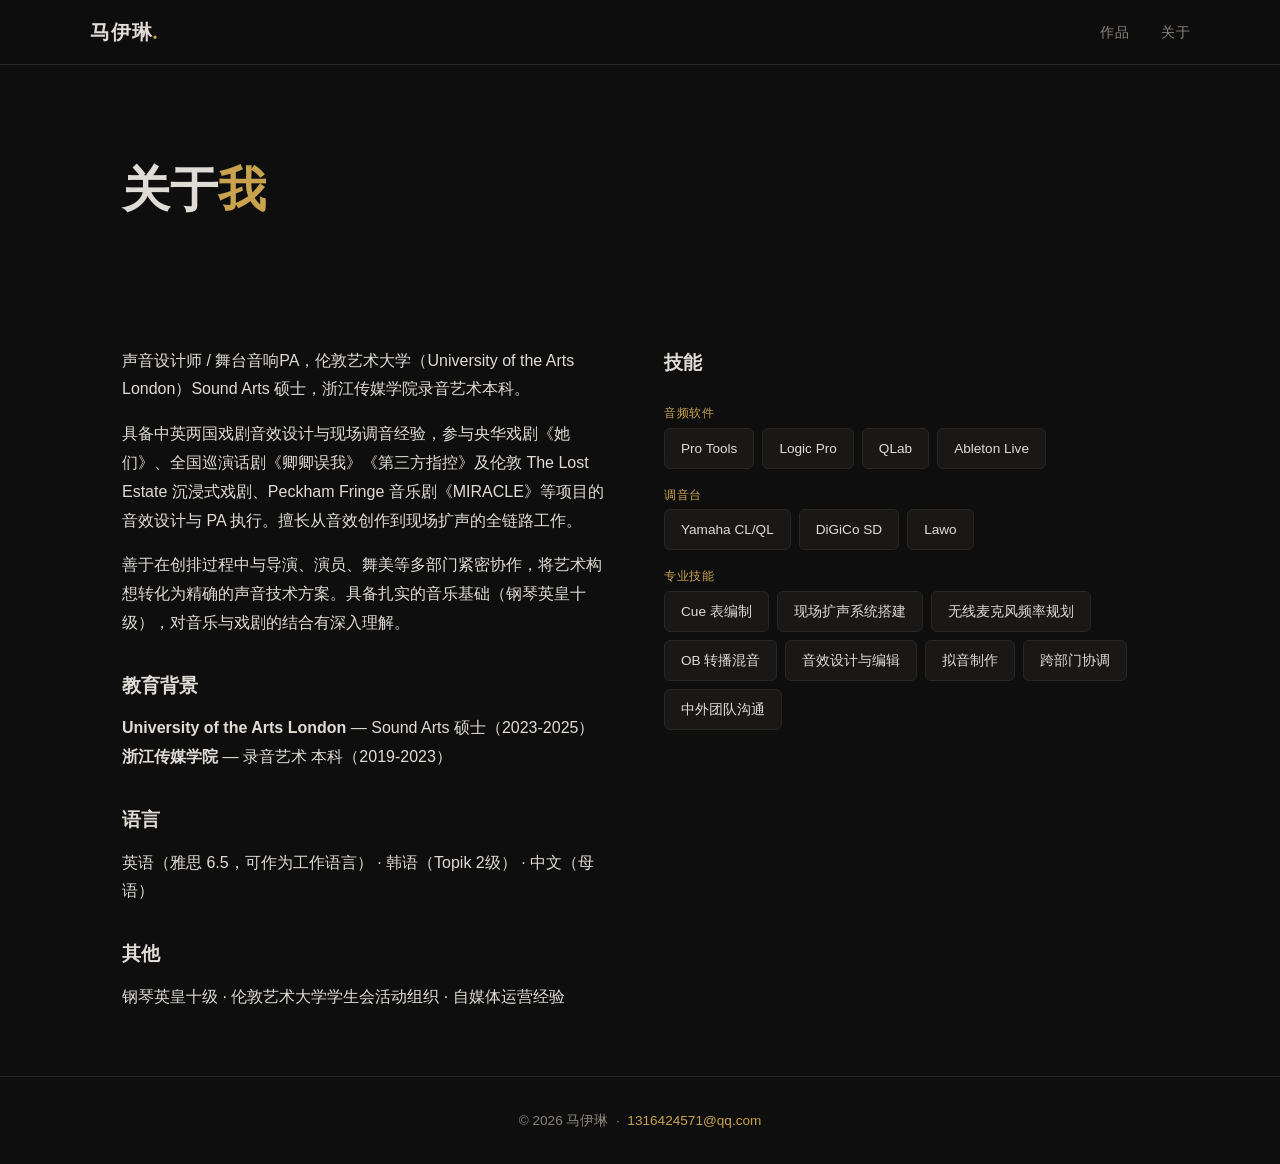
==== about.html @ 83a0b86b "Initial portfolio site" ====
<!DOCTYPE html>
<html lang="zh-CN">
<head>
<meta charset="UTF-8">
<meta name="viewport" content="width=device-width, initial-scale=1.0">
<title>关于 — 马伊琳</title>
<link rel="stylesheet" href="assets/css/style.css">
</head>
<body>

<nav>
  <div class="nav-inner">
    <a href="index.html" class="nav-logo">马伊琳<span>.</span></a>
    <ul class="nav-links">
      <li><a href="index.html">作品</a></li>
      <li><a href="about.html">关于</a></li>
    </ul>
  </div>
</nav>

<section class="hero">
  <h1>关于<span>我</span></h1>
</section>

<section class="section">
  <div class="about-grid">
    <div class="about-text">
      <p>声音设计师 / 舞台音响PA，伦敦艺术大学（University of the Arts London）Sound Arts 硕士，浙江传媒学院录音艺术本科。</p>
      <p>具备中英两国戏剧音效设计与现场调音经验，参与央华戏剧《她们》、全国巡演话剧《卿卿误我》《第三方指控》及伦敦 The Lost Estate 沉浸式戏剧、Peckham Fringe 音乐剧《MIRACLE》等项目的音效设计与 PA 执行。擅长从音效创作到现场扩声的全链路工作。</p>
      <p>善于在创排过程中与导演、演员、舞美等多部门紧密协作，将艺术构想转化为精确的声音技术方案。具备扎实的音乐基础（钢琴英皇十级），对音乐与戏剧的结合有深入理解。</p>

      <h3>教育背景</h3>
      <p><strong>University of the Arts London</strong> — Sound Arts 硕士（2023-2025）<br>
      <strong>浙江传媒学院</strong> — 录音艺术 本科（2019-2023）</p>

      <h3>语言</h3>
      <p>英语（雅思 6.5，可作为工作语言） · 韩语（Topik 2级） · 中文（母语）</p>

      <h3>其他</h3>
      <p>钢琴英皇十级 · 伦敦艺术大学学生会活动组织 · 自媒体运营经验</p>
    </div>
    <div>
      <h3 style="font-family:var(--font-display);font-size:1.2rem;margin-bottom:1.5rem;">技能</h3>

      <div class="skill-cat">音频软件</div>
      <div class="skills-list">
        <span class="skill-item">Pro Tools</span>
        <span class="skill-item">Logic Pro</span>
        <span class="skill-item">QLab</span>
        <span class="skill-item">Ableton Live</span>
      </div>

      <div class="skill-cat">调音台</div>
      <div class="skills-list">
        <span class="skill-item">Yamaha CL/QL</span>
        <span class="skill-item">DiGiCo SD</span>
        <span class="skill-item">Lawo</span>
      </div>

      <div class="skill-cat">专业技能</div>
      <div class="skills-list">
        <span class="skill-item">Cue 表编制</span>
        <span class="skill-item">现场扩声系统搭建</span>
        <span class="skill-item">无线麦克风频率规划</span>
        <span class="skill-item">OB 转播混音</span>
        <span class="skill-item">音效设计与编辑</span>
        <span class="skill-item">拟音制作</span>
        <span class="skill-item">跨部门协调</span>
        <span class="skill-item">中外团队沟通</span>
      </div>
    </div>
  </div>
</section>

<footer>
  <p>© 2026 马伊琳 &nbsp;·&nbsp; <a href="mailto:1316424571@qq.com">1316424571@qq.com</a></p>
</footer>

</body>
</html>
---- assets/css/style.css ----
/* === RESET & BASE === */
*, *::before, *::after { box-sizing: border-box; margin: 0; padding: 0; }

:root {
  --bg: #0f0e0e;
  --surface: #1a1816;
  --card: #221f1b;
  --text: #e0dcd5;
  --text-dim: #8a857c;
  --accent: #c8a24e;
  --accent-glow: #e8c46a;
  --border: #2a2722;
  --font-display: "Georgia", "Times New Roman", serif;
  --font-body: -apple-system, BlinkMacSystemFont, "Segoe UI", "PingFang SC", "Hiragino Sans GB", "Microsoft YaHei", sans-serif;
}

html { scroll-behavior: smooth; }

body {
  background: var(--bg);
  color: var(--text);
  font-family: var(--font-body);
  line-height: 1.7;
  min-height: 100vh;
}

a { color: var(--accent); text-decoration: none; transition: color 0.2s; }
a:hover { color: var(--accent-glow); }

img { max-width: 100%; display: block; }

/* === NAVIGATION === */
nav {
  position: sticky; top: 0; z-index: 100;
  background: rgba(15,14,14,0.92);
  backdrop-filter: blur(12px);
  border-bottom: 1px solid var(--border);
  padding: 0 2rem;
}
.nav-inner {
  max-width: 1100px; margin: 0 auto;
  display: flex; align-items: center; justify-content: space-between;
  height: 64px;
}
.nav-logo {
  font-family: var(--font-display);
  font-size: 1.25rem; font-weight: 700;
  color: var(--text); letter-spacing: 0.04em;
}
.nav-logo span { color: var(--accent); }
.nav-links { display: flex; gap: 2rem; list-style: none; }
.nav-links a { color: var(--text-dim); font-size: 0.9rem; letter-spacing: 0.03em; }
.nav-links a:hover { color: var(--accent); }

/* === HERO === */
.hero {
  max-width: 1100px; margin: 0 auto;
  padding: 6rem 2rem 4rem;
}
.hero h1 {
  font-family: var(--font-display);
  font-size: 3rem; font-weight: 700;
  line-height: 1.2; margin-bottom: 1rem;
}
.hero h1 span { color: var(--accent); }
.hero .subtitle {
  font-size: 1.15rem; color: var(--text-dim);
  max-width: 600px; margin-bottom: 2rem;
}
.hero .tags {
  display: flex; flex-wrap: wrap; gap: 0.6rem;
}
.tag {
  display: inline-block;
  padding: 0.3rem 0.9rem;
  border: 1px solid var(--border);
  border-radius: 100px;
  font-size: 0.8rem; color: var(--text-dim);
  letter-spacing: 0.02em;
}

/* === SECTION HEADINGS === */
.section {
  max-width: 1100px; margin: 0 auto; padding: 3rem 2rem;
}
.section-title {
  font-family: var(--font-display);
  font-size: 1.6rem; font-weight: 700;
  margin-bottom: 2rem; padding-bottom: 0.75rem;
  border-bottom: 1px solid var(--border);
}
.section-title span { color: var(--accent); }

/* === PROJECT GRID === */
.project-grid {
  display: grid;
  grid-template-columns: repeat(auto-fill, minmax(320px, 1fr));
  gap: 1.5rem;
}
.project-card {
  background: var(--card);
  border: 1px solid var(--border);
  border-radius: 8px;
  padding: 1.75rem;
  transition: border-color 0.25s, transform 0.2s;
  display: flex; flex-direction: column;
}
.project-card:hover {
  border-color: var(--accent);
  transform: translateY(-3px);
}
.project-card .role {
  font-size: 0.75rem; text-transform: uppercase;
  letter-spacing: 0.08em; color: var(--accent);
  margin-bottom: 0.5rem;
}
.project-card h3 {
  font-family: var(--font-display);
  font-size: 1.25rem; font-weight: 700;
  margin-bottom: 0.5rem; line-height: 1.3;
}
.project-card .meta {
  font-size: 0.85rem; color: var(--text-dim);
  margin-bottom: 1rem;
}
.project-card .desc {
  font-size: 0.9rem; color: var(--text-dim);
  flex: 1; margin-bottom: 1.25rem;
  display: -webkit-box; -webkit-line-clamp: 3; -webkit-box-orient: vertical;
  overflow: hidden;
}
.project-card .arrow {
  font-size: 1.1rem; color: var(--accent);
  align-self: flex-end;
}

/* === PROJECT PAGE === */
.project-hero {
  max-width: 1100px; margin: 0 auto; padding: 4rem 2rem 2rem;
}
.project-hero .back-link {
  display: inline-block; font-size: 0.85rem; color: var(--text-dim);
  margin-bottom: 2rem;
}
.project-hero .back-link:hover { color: var(--accent); }
.project-hero h1 {
  font-family: var(--font-display);
  font-size: 2.5rem; font-weight: 700; line-height: 1.2;
  margin-bottom: 0.5rem;
}
.project-hero .role-tag {
  display: inline-block; font-size: 0.8rem;
  text-transform: uppercase; letter-spacing: 0.08em;
  color: var(--accent); margin-bottom: 0.5rem;
}
.project-hero .date-loc {
  font-size: 0.95rem; color: var(--text-dim); margin-bottom: 2rem;
}
.project-body {
  max-width: 1100px; margin: 0 auto; padding: 0 2rem 4rem;
  display: grid; grid-template-columns: 1fr 380px; gap: 3rem;
}
.project-body .main-col { min-width: 0; }
.project-body .main-col p {
  margin-bottom: 1rem; font-size: 0.95rem; line-height: 1.8;
}
.project-body .main-col h3 {
  font-family: var(--font-display);
  font-size: 1.2rem; font-weight: 700;
  margin: 2rem 0 0.75rem;
}
.project-body .sidebar {
  display: flex; flex-direction: column; gap: 2rem;
}
.audio-embed {
  background: var(--surface);
  border: 1px solid var(--border);
  border-radius: 8px; padding: 1.5rem;
}
.audio-embed h4 {
  font-size: 0.8rem; text-transform: uppercase;
  letter-spacing: 0.06em; color: var(--text-dim);
  margin-bottom: 1rem;
}
.audio-placeholder {
  background: var(--card); border: 1px dashed var(--border);
  border-radius: 6px; padding: 2rem; text-align: center;
  color: var(--text-dim); font-size: 0.85rem;
}
.info-box {
  background: var(--surface);
  border: 1px solid var(--border);
  border-radius: 8px; padding: 1.5rem;
}
.info-box h4 {
  font-size: 0.8rem; text-transform: uppercase;
  letter-spacing: 0.06em; color: var(--accent);
  margin-bottom: 0.75rem;
}
.info-box ul { list-style: none; font-size: 0.9rem; }
.info-box ul li { padding: 0.4rem 0; border-bottom: 1px solid var(--border); }
.info-box ul li:last-child { border-bottom: none; }
.info-box ul li strong { display: block; font-size: 0.75rem; color: var(--text-dim); text-transform: uppercase; letter-spacing: 0.04em; margin-bottom: 0.15rem; }

/* === ABOUT PAGE === */
.about-grid {
  display: grid; grid-template-columns: 1fr 1fr; gap: 3rem;
}
.about-text p { margin-bottom: 1rem; line-height: 1.8; }
.about-text h3 {
  font-family: var(--font-display);
  font-size: 1.2rem; font-weight: 700;
  margin: 2rem 0 0.75rem;
}
.skills-list {
  display: flex; flex-wrap: wrap; gap: 0.5rem;
}
.skill-item {
  background: var(--surface);
  border: 1px solid var(--border);
  border-radius: 6px; padding: 0.5rem 1rem;
  font-size: 0.85rem;
}
.skill-cat {
  width: 100%; font-size: 0.75rem;
  text-transform: uppercase; letter-spacing: 0.06em;
  color: var(--accent); margin-top: 1rem; margin-bottom: 0.25rem;
}

/* === FOOTER === */
footer {
  border-top: 1px solid var(--border);
  text-align: center; padding: 2rem;
  color: var(--text-dim); font-size: 0.85rem;
}
footer a { color: var(--accent); }

/* === RESPONSIVE === */
@media (max-width: 768px) {
  .hero h1 { font-size: 2rem; }
  .project-grid { grid-template-columns: 1fr; }
  .project-body { grid-template-columns: 1fr; }
  .about-grid { grid-template-columns: 1fr; }
  .nav-links { gap: 1.25rem; }
}
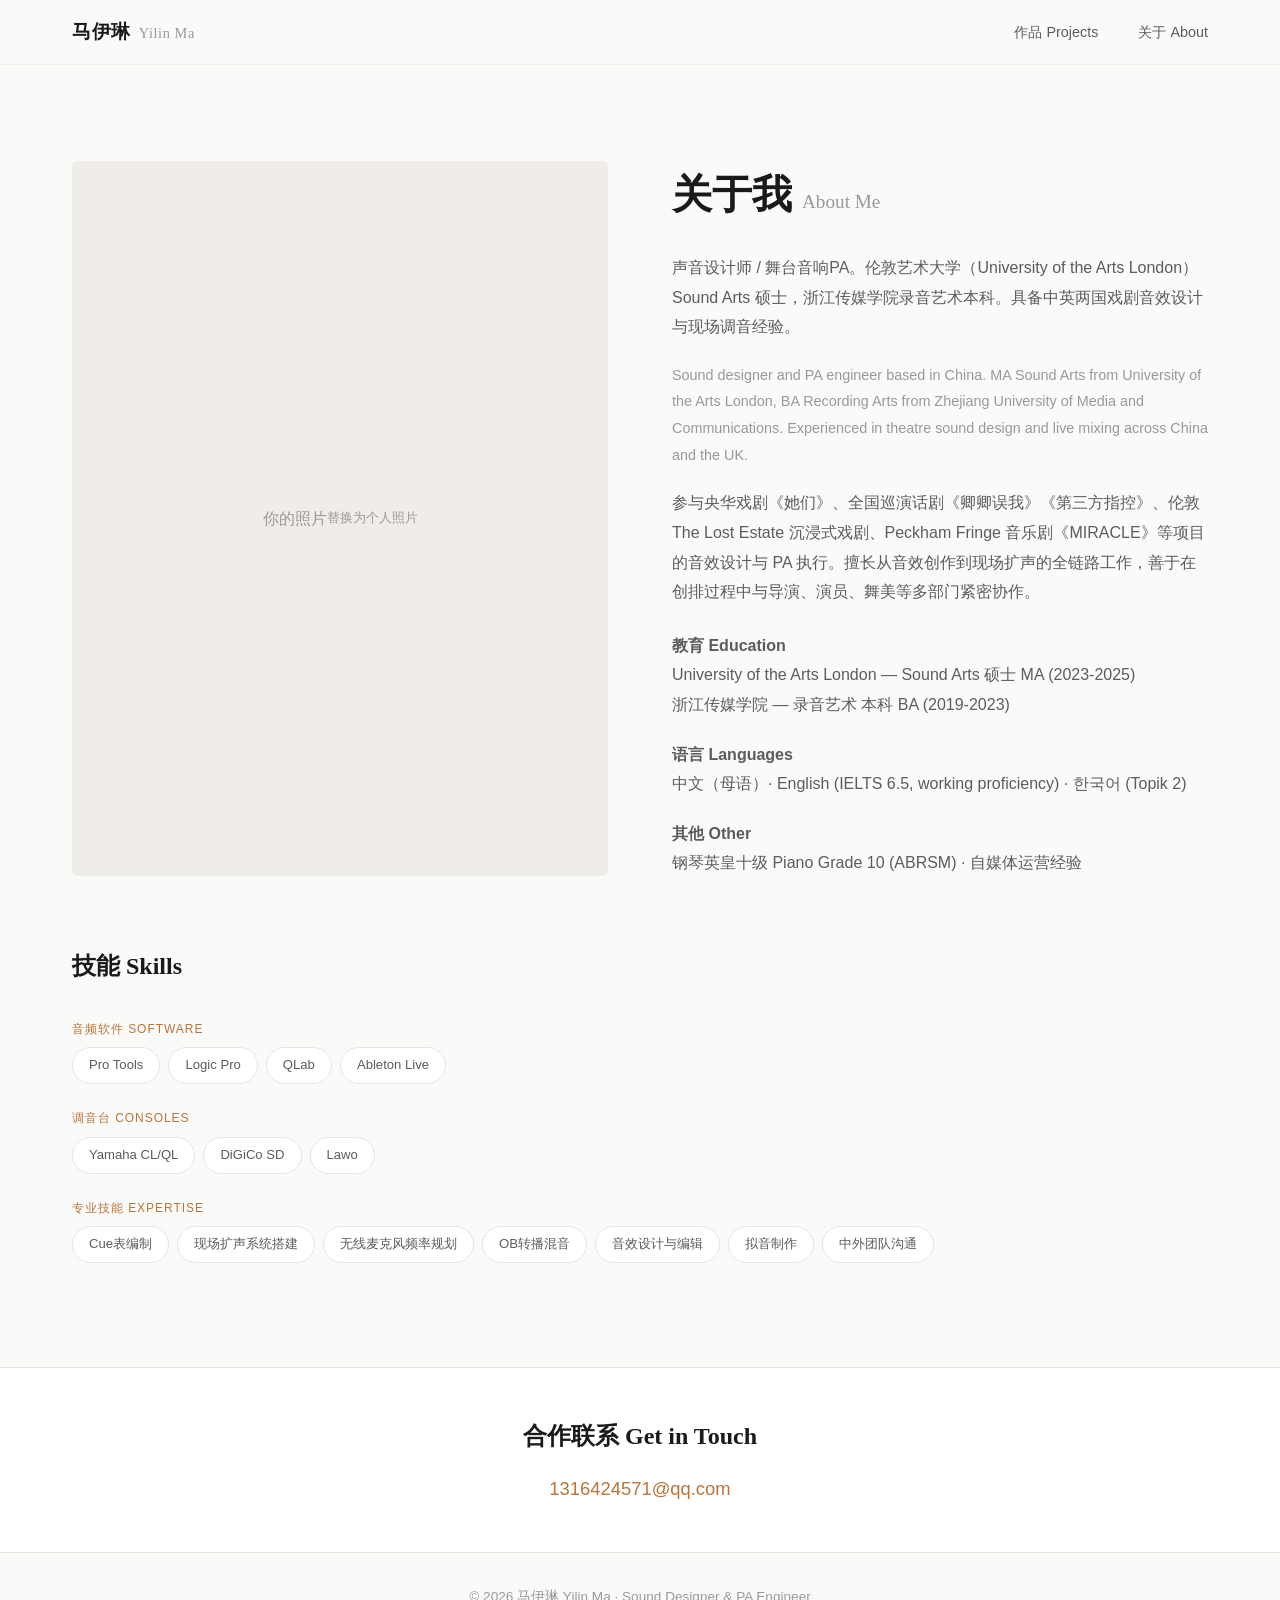
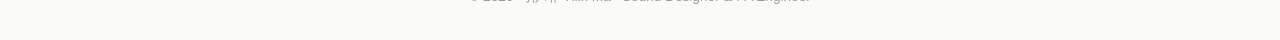
==== commit 8bc04e07: "v2: Autum-inspired bilingual redesign" ====
--- a/about.html
+++ b/about.html
@@ -3,77 +3,48 @@
 <head>
 <meta charset="UTF-8">
 <meta name="viewport" content="width=device-width, initial-scale=1.0">
-<title>关于 — 马伊琳</title>
+<title>关于 About — 马伊琳 Yilin Ma</title>
 <link rel="stylesheet" href="assets/css/style.css">
 </head>
 <body>
 
 <nav>
   <div class="nav-inner">
-    <a href="index.html" class="nav-logo">马伊琳<span>.</span></a>
+    <a href="index.html" class="nav-logo">马伊琳<span class="en">Yilin Ma</span></a>
     <ul class="nav-links">
-      <li><a href="index.html">作品</a></li>
-      <li><a href="about.html">关于</a></li>
+      <li><a href="index.html">作品 Projects</a></li>
+      <li><a href="about.html">关于 About</a></li>
     </ul>
   </div>
 </nav>
 
-<section class="hero">
-  <h1>关于<span>我</span></h1>
-</section>
+<div class="about-hero">
+  <div class="about-photo">你的照片<br><small>替换为个人照片</small></div>
+  <div class="about-text">
+    <h1>关于我 <span style="font-weight:400;font-size:1.2rem;color:var(--text-muted);">About Me</span></h1>
+    <p>声音设计师 / 舞台音响PA。伦敦艺术大学（University of the Arts London）Sound Arts 硕士，浙江传媒学院录音艺术本科。具备中英两国戏剧音效设计与现场调音经验。</p>
+    <p class="bio-en">Sound designer and PA engineer based in China. MA Sound Arts from University of the Arts London, BA Recording Arts from Zhejiang University of Media and Communications. Experienced in theatre sound design and live mixing across China and the UK.</p>
+    <p>参与央华戏剧《她们》、全国巡演话剧《卿卿误我》《第三方指控》、伦敦 The Lost Estate 沉浸式戏剧、Peckham Fringe 音乐剧《MIRACLE》等项目的音效设计与 PA 执行。擅长从音效创作到现场扩声的全链路工作，善于在创排过程中与导演、演员、舞美等多部门紧密协作。</p>
+    <p style="margin-top:1.5rem;"><strong>教育 Education</strong><br>University of the Arts London — Sound Arts 硕士 MA (2023-2025)<br>浙江传媒学院 — 录音艺术 本科 BA (2019-2023)</p>
+    <p><strong>语言 Languages</strong><br>中文（母语）· English (IELTS 6.5, working proficiency) · 한국어 (Topik 2)</p>
+    <p><strong>其他 Other</strong><br>钢琴英皇十级 Piano Grade 10 (ABRSM) · 自媒体运营经验</p>
+  </div>
+</div>
 
-<section class="section">
-  <div class="about-grid">
-    <div class="about-text">
-      <p>声音设计师 / 舞台音响PA，伦敦艺术大学（University of the Arts London）Sound Arts 硕士，浙江传媒学院录音艺术本科。</p>
-      <p>具备中英两国戏剧音效设计与现场调音经验，参与央华戏剧《她们》、全国巡演话剧《卿卿误我》《第三方指控》及伦敦 The Lost Estate 沉浸式戏剧、Peckham Fringe 音乐剧《MIRACLE》等项目的音效设计与 PA 执行。擅长从音效创作到现场扩声的全链路工作。</p>
-      <p>善于在创排过程中与导演、演员、舞美等多部门紧密协作，将艺术构想转化为精确的声音技术方案。具备扎实的音乐基础（钢琴英皇十级），对音乐与戏剧的结合有深入理解。</p>
+<div class="skills-section">
+  <h2>技能 Skills</h2>
+  <div class="skill-group"><div class="sg-title">音频软件 Software</div><div class="skill-tags"><span class="skill-tag">Pro Tools</span><span class="skill-tag">Logic Pro</span><span class="skill-tag">QLab</span><span class="skill-tag">Ableton Live</span></div></div>
+  <div class="skill-group"><div class="sg-title">调音台 Consoles</div><div class="skill-tags"><span class="skill-tag">Yamaha CL/QL</span><span class="skill-tag">DiGiCo SD</span><span class="skill-tag">Lawo</span></div></div>
+  <div class="skill-group"><div class="sg-title">专业技能 Expertise</div><div class="skill-tags"><span class="skill-tag">Cue表编制</span><span class="skill-tag">现场扩声系统搭建</span><span class="skill-tag">无线麦克风频率规划</span><span class="skill-tag">OB转播混音</span><span class="skill-tag">音效设计与编辑</span><span class="skill-tag">拟音制作</span><span class="skill-tag">中外团队沟通</span></div></div>
+</div>
 
-      <h3>教育背景</h3>
-      <p><strong>University of the Arts London</strong> — Sound Arts 硕士（2023-2025）<br>
-      <strong>浙江传媒学院</strong> — 录音艺术 本科（2019-2023）</p>
-
-      <h3>语言</h3>
-      <p>英语（雅思 6.5，可作为工作语言） · 韩语（Topik 2级） · 中文（母语）</p>
-
-      <h3>其他</h3>
-      <p>钢琴英皇十级 · 伦敦艺术大学学生会活动组织 · 自媒体运营经验</p>
-    </div>
-    <div>
-      <h3 style="font-family:var(--font-display);font-size:1.2rem;margin-bottom:1.5rem;">技能</h3>
-
-      <div class="skill-cat">音频软件</div>
-      <div class="skills-list">
-        <span class="skill-item">Pro Tools</span>
-        <span class="skill-item">Logic Pro</span>
-        <span class="skill-item">QLab</span>
-        <span class="skill-item">Ableton Live</span>
-      </div>
-
-      <div class="skill-cat">调音台</div>
-      <div class="skills-list">
-        <span class="skill-item">Yamaha CL/QL</span>
-        <span class="skill-item">DiGiCo SD</span>
-        <span class="skill-item">Lawo</span>
-      </div>
-
-      <div class="skill-cat">专业技能</div>
-      <div class="skills-list">
-        <span class="skill-item">Cue 表编制</span>
-        <span class="skill-item">现场扩声系统搭建</span>
-        <span class="skill-item">无线麦克风频率规划</span>
-        <span class="skill-item">OB 转播混音</span>
-        <span class="skill-item">音效设计与编辑</span>
-        <span class="skill-item">拟音制作</span>
-        <span class="skill-item">跨部门协调</span>
-        <span class="skill-item">中外团队沟通</span>
-      </div>
-    </div>
-  </div>
-</section>
+<div class="contact-bar">
+  <h2>合作联系 Get in Touch</h2>
+  <p><a href="mailto:1316424571@qq.com">1316424571@qq.com</a></p>
+</div>
 
 <footer>
-  <p>© 2026 马伊琳 &nbsp;·&nbsp; <a href="mailto:1316424571@qq.com">1316424571@qq.com</a></p>
+  <p>© 2026 马伊琳 Yilin Ma · Sound Designer &amp; PA Engineer</p>
 </footer>
 
 </body>
--- a/assets/css/style.css
+++ b/assets/css/style.css
@@ -1,17 +1,20 @@
-/* === RESET & BASE === */
+/* === Autum-inspired Portfolio — 马伊琳 === */
 *, *::before, *::after { box-sizing: border-box; margin: 0; padding: 0; }
 
 :root {
-  --bg: #0f0e0e;
-  --surface: #1a1816;
-  --card: #221f1b;
-  --text: #e0dcd5;
-  --text-dim: #8a857c;
-  --accent: #c8a24e;
-  --accent-glow: #e8c46a;
-  --border: #2a2722;
-  --font-display: "Georgia", "Times New Roman", serif;
+  --bg: #fafaf8;
+  --surface: #ffffff;
+  --text: #1a1a1a;
+  --text-secondary: #5c5c5c;
+  --text-muted: #999;
+  --accent: #b8753c;
+  --accent-hover: #8a5428;
+  --border: #e8e5e0;
+  --border-light: #f0ede8;
+  --font-display: "Georgia", "Times New Roman", "Noto Serif SC", serif;
   --font-body: -apple-system, BlinkMacSystemFont, "Segoe UI", "PingFang SC", "Hiragino Sans GB", "Microsoft YaHei", sans-serif;
+  --max-width: 1200px;
+  --radius: 6px;
 }
 
 html { scroll-behavior: smooth; }
@@ -21,225 +24,174 @@
   color: var(--text);
   font-family: var(--font-body);
   line-height: 1.7;
-  min-height: 100vh;
+  -webkit-font-smoothing: antialiased;
 }
 
 a { color: var(--accent); text-decoration: none; transition: color 0.2s; }
-a:hover { color: var(--accent-glow); }
-
+a:hover { color: var(--accent-hover); }
 img { max-width: 100%; display: block; }
 
-/* === NAVIGATION === */
+/* NAV */
 nav {
   position: sticky; top: 0; z-index: 100;
-  background: rgba(15,14,14,0.92);
+  background: rgba(250,250,248,0.94);
   backdrop-filter: blur(12px);
-  border-bottom: 1px solid var(--border);
-  padding: 0 2rem;
+  border-bottom: 1px solid var(--border-light);
 }
 .nav-inner {
-  max-width: 1100px; margin: 0 auto;
+  max-width: var(--max-width); margin: 0 auto;
   display: flex; align-items: center; justify-content: space-between;
-  height: 64px;
+  height: 64px; padding: 0 2rem;
 }
 .nav-logo {
   font-family: var(--font-display);
-  font-size: 1.25rem; font-weight: 700;
-  color: var(--text); letter-spacing: 0.04em;
+  font-size: 1.2rem; font-weight: 700; color: var(--text);
+  letter-spacing: 0.03em;
 }
-.nav-logo span { color: var(--accent); }
-.nav-links { display: flex; gap: 2rem; list-style: none; }
-.nav-links a { color: var(--text-dim); font-size: 0.9rem; letter-spacing: 0.03em; }
+.nav-logo .en { font-weight: 400; color: var(--text-muted); font-size: 0.9rem; margin-left: 0.5rem; }
+.nav-links { display: flex; gap: 2.5rem; list-style: none; }
+.nav-links a { color: var(--text-secondary); font-size: 0.9rem; }
 .nav-links a:hover { color: var(--accent); }
+.lang-switch { font-size: 0.8rem; color: var(--text-muted); }
 
-/* === HERO === */
+/* HERO */
 .hero {
-  max-width: 1100px; margin: 0 auto;
-  padding: 6rem 2rem 4rem;
+  max-width: var(--max-width); margin: 0 auto;
+  padding: 8rem 2rem 6rem;
+  display: grid; grid-template-columns: 1fr 1fr; gap: 4rem; align-items: center;
 }
-.hero h1 {
+.hero-text h1 {
   font-family: var(--font-display);
-  font-size: 3rem; font-weight: 700;
-  line-height: 1.2; margin-bottom: 1rem;
+  font-size: 3.2rem; font-weight: 700; line-height: 1.15;
+  margin-bottom: 1.25rem; letter-spacing: -0.01em;
 }
-.hero h1 span { color: var(--accent); }
-.hero .subtitle {
-  font-size: 1.15rem; color: var(--text-dim);
-  max-width: 600px; margin-bottom: 2rem;
-}
-.hero .tags {
-  display: flex; flex-wrap: wrap; gap: 0.6rem;
-}
-.tag {
-  display: inline-block;
-  padding: 0.3rem 0.9rem;
-  border: 1px solid var(--border);
-  border-radius: 100px;
-  font-size: 0.8rem; color: var(--text-dim);
-  letter-spacing: 0.02em;
+.hero-text h1 .cn { display: block; font-size: 2.2rem; margin-bottom: 0.3rem; }
+.hero-text .subtitle { font-size: 1.05rem; color: var(--text-secondary); max-width: 460px; margin-bottom: 2rem; line-height: 1.8; }
+.hero-text .subtitle .en { display: block; color: var(--text-muted); font-size: 0.9rem; margin-top: 0.5rem; }
+.hero-photo {
+  width: 100%; aspect-ratio: 4/5; background: var(--border-light);
+  border-radius: var(--radius); display: flex; align-items: center;
+  justify-content: center; color: var(--text-muted); font-size: 0.9rem;
 }
 
-/* === SECTION HEADINGS === */
-.section {
-  max-width: 1100px; margin: 0 auto; padding: 3rem 2rem;
+/* SECTION */
+.section { max-width: var(--max-width); margin: 0 auto; padding: 5rem 2rem; }
+.section-label {
+  font-size: 0.75rem; text-transform: uppercase; letter-spacing: 0.1em;
+  color: var(--accent); margin-bottom: 0.75rem;
 }
+.section-label .en { color: var(--text-muted); font-weight: 400; text-transform: none; margin-left: 0.5rem; }
 .section-title {
-  font-family: var(--font-display);
-  font-size: 1.6rem; font-weight: 700;
-  margin-bottom: 2rem; padding-bottom: 0.75rem;
-  border-bottom: 1px solid var(--border);
-}
-.section-title span { color: var(--accent); }
-
-/* === PROJECT GRID === */
-.project-grid {
-  display: grid;
-  grid-template-columns: repeat(auto-fill, minmax(320px, 1fr));
-  gap: 1.5rem;
-}
-.project-card {
-  background: var(--card);
-  border: 1px solid var(--border);
-  border-radius: 8px;
-  padding: 1.75rem;
-  transition: border-color 0.25s, transform 0.2s;
-  display: flex; flex-direction: column;
-}
-.project-card:hover {
-  border-color: var(--accent);
-  transform: translateY(-3px);
-}
-.project-card .role {
-  font-size: 0.75rem; text-transform: uppercase;
-  letter-spacing: 0.08em; color: var(--accent);
-  margin-bottom: 0.5rem;
-}
-.project-card h3 {
-  font-family: var(--font-display);
-  font-size: 1.25rem; font-weight: 700;
-  margin-bottom: 0.5rem; line-height: 1.3;
-}
-.project-card .meta {
-  font-size: 0.85rem; color: var(--text-dim);
-  margin-bottom: 1rem;
-}
-.project-card .desc {
-  font-size: 0.9rem; color: var(--text-dim);
-  flex: 1; margin-bottom: 1.25rem;
-  display: -webkit-box; -webkit-line-clamp: 3; -webkit-box-orient: vertical;
-  overflow: hidden;
-}
-.project-card .arrow {
-  font-size: 1.1rem; color: var(--accent);
-  align-self: flex-end;
+  font-family: var(--font-display); font-size: 2rem; font-weight: 700;
+  margin-bottom: 3rem; max-width: 600px;
 }
 
-/* === PROJECT PAGE === */
-.project-hero {
-  max-width: 1100px; margin: 0 auto; padding: 4rem 2rem 2rem;
+/* PROJECT GRID */
+.project-grid { display: grid; grid-template-columns: repeat(3, 1fr); gap: 2rem; }
+.project-card {
+  background: var(--surface); border: 1px solid var(--border);
+  border-radius: var(--radius); overflow: hidden;
+  transition: box-shadow 0.25s, transform 0.2s;
 }
-.project-hero .back-link {
-  display: inline-block; font-size: 0.85rem; color: var(--text-dim);
-  margin-bottom: 2rem;
+.project-card:hover { box-shadow: 0 4px 20px rgba(0,0,0,0.06); transform: translateY(-2px); }
+.project-card .card-img {
+  aspect-ratio: 16/10; background: var(--border-light);
+  display: flex; align-items: center; justify-content: center;
+  color: var(--text-muted); font-size: 0.8rem;
 }
+.project-card .card-body { padding: 1.5rem; }
+.project-card .card-role {
+  font-size: 0.7rem; text-transform: uppercase; letter-spacing: 0.08em;
+  color: var(--accent); margin-bottom: 0.4rem;
+}
+.project-card h3 { font-family: var(--font-display); font-size: 1.15rem; font-weight: 700; margin-bottom: 0.3rem; }
+.project-card .card-meta { font-size: 0.8rem; color: var(--text-muted); margin-bottom: 0.75rem; }
+.project-card .card-desc { font-size: 0.85rem; color: var(--text-secondary); line-height: 1.6; display: -webkit-box; -webkit-line-clamp: 3; -webkit-box-orient: vertical; overflow: hidden; }
+
+/* SERVICES */
+.services-grid { display: grid; grid-template-columns: repeat(3, 1fr); gap: 1.5rem; }
+.service-card {
+  background: var(--surface); border: 1px solid var(--border);
+  border-radius: var(--radius); padding: 2rem;
+}
+.service-card .s-icon { font-size: 1.5rem; margin-bottom: 1rem; }
+.service-card h3 { font-family: var(--font-display); font-size: 1.05rem; font-weight: 700; margin-bottom: 0.5rem; }
+.service-card p { font-size: 0.85rem; color: var(--text-secondary); line-height: 1.7; }
+
+/* TESTIMONIALS */
+.testimonial-grid { display: grid; grid-template-columns: 1fr 1fr; gap: 2rem; }
+.testimonial {
+  background: var(--surface); border: 1px solid var(--border);
+  border-radius: var(--radius); padding: 2rem;
+}
+.testimonial .stars { color: var(--accent); margin-bottom: 1rem; font-size: 1.1rem; }
+.testimonial blockquote { font-size: 0.95rem; color: var(--text-secondary); line-height: 1.8; font-style: italic; margin-bottom: 1rem; }
+.testimonial .author { font-size: 0.85rem; color: var(--text-muted); }
+
+/* PROJECT PAGE */
+.project-hero { max-width: var(--max-width); margin: 0 auto; padding: 5rem 2rem 2rem; }
+.project-hero .back-link { display: inline-block; font-size: 0.85rem; color: var(--text-muted); margin-bottom: 2rem; }
 .project-hero .back-link:hover { color: var(--accent); }
-.project-hero h1 {
-  font-family: var(--font-display);
-  font-size: 2.5rem; font-weight: 700; line-height: 1.2;
-  margin-bottom: 0.5rem;
+.project-hero h1 { font-family: var(--font-display); font-size: 2.5rem; font-weight: 700; margin-bottom: 0.5rem; }
+.project-hero .en-title { font-size: 1.1rem; color: var(--text-muted); margin-bottom: 0.75rem; }
+.project-hero .role-tag { display: inline-block; font-size: 0.75rem; text-transform: uppercase; letter-spacing: 0.08em; color: var(--accent); margin-right: 1rem; }
+.project-hero .date-loc { font-size: 0.9rem; color: var(--text-muted); }
+.project-body {
+  max-width: var(--max-width); margin: 0 auto; padding: 0 2rem 5rem;
+  display: grid; grid-template-columns: 1fr 340px; gap: 3rem;
 }
-.project-hero .role-tag {
-  display: inline-block; font-size: 0.8rem;
-  text-transform: uppercase; letter-spacing: 0.08em;
-  color: var(--accent); margin-bottom: 0.5rem;
+.project-body .main-col h3 { font-family: var(--font-display); font-size: 1.1rem; font-weight: 700; margin: 2rem 0 0.75rem; }
+.project-body .main-col h3:first-child { margin-top: 0; }
+.project-body .main-col p { margin-bottom: 1rem; line-height: 1.85; color: var(--text-secondary); }
+.project-body .sidebar { display: flex; flex-direction: column; gap: 1.5rem; }
+.audio-embed { background: var(--surface); border: 1px solid var(--border); border-radius: var(--radius); padding: 1.5rem; }
+.audio-embed h4 { font-size: 0.75rem; text-transform: uppercase; letter-spacing: 0.06em; color: var(--text-muted); margin-bottom: 1rem; }
+.audio-placeholder { background: var(--border-light); border-radius: var(--radius); padding: 2rem; text-align: center; color: var(--text-muted); font-size: 0.85rem; }
+.info-box { background: var(--surface); border: 1px solid var(--border); border-radius: var(--radius); padding: 1.5rem; }
+.info-box h4 { font-size: 0.75rem; text-transform: uppercase; letter-spacing: 0.06em; color: var(--accent); margin-bottom: 1rem; }
+.info-box ul { list-style: none; font-size: 0.85rem; }
+.info-box ul li { padding: 0.5rem 0; border-bottom: 1px solid var(--border-light); }
+.info-box ul li:last-child { border-bottom: none; }
+.info-box ul li strong { display: block; font-size: 0.7rem; color: var(--text-muted); text-transform: uppercase; letter-spacing: 0.04em; margin-bottom: 0.1rem; }
+
+/* ABOUT */
+.about-hero { max-width: var(--max-width); margin: 0 auto; padding: 6rem 2rem 3rem; display: grid; grid-template-columns: 1fr 1fr; gap: 4rem; align-items: start; }
+.about-photo { width: 100%; aspect-ratio: 3/4; background: var(--border-light); border-radius: var(--radius); display: flex; align-items: center; justify-content: center; color: var(--text-muted); }
+.about-text h1 { font-family: var(--font-display); font-size: 2.5rem; font-weight: 700; margin-bottom: 1.5rem; }
+.about-text p { color: var(--text-secondary); line-height: 1.85; margin-bottom: 1.25rem; }
+.about-text .bio-en { color: var(--text-muted); font-size: 0.9rem; }
+.skills-section { max-width: var(--max-width); margin: 0 auto; padding: 0 2rem 5rem; }
+.skills-section h2 { font-family: var(--font-display); font-size: 1.5rem; margin-bottom: 2rem; }
+.skill-group { margin-bottom: 1.5rem; }
+.skill-group .sg-title { font-size: 0.75rem; text-transform: uppercase; letter-spacing: 0.08em; color: var(--accent); margin-bottom: 0.5rem; }
+.skill-tags { display: flex; flex-wrap: wrap; gap: 0.5rem; }
+.skill-tag { background: var(--surface); border: 1px solid var(--border); border-radius: 50px; padding: 0.4rem 1rem; font-size: 0.82rem; color: var(--text-secondary); }
+
+/* CONTACT BAR */
+.contact-bar {
+  background: var(--surface); border-top: 1px solid var(--border); border-bottom: 1px solid var(--border);
+  padding: 3rem 2rem; text-align: center;
 }
-.project-hero .date-loc {
-  font-size: 0.95rem; color: var(--text-dim); margin-bottom: 2rem;
+.contact-bar h2 { font-family: var(--font-display); font-size: 1.5rem; margin-bottom: 1rem; }
+.contact-bar a { font-size: 1.15rem; }
+
+/* FOOTER */
+footer { text-align: center; padding: 2rem; color: var(--text-muted); font-size: 0.85rem; }
+
+/* RESPONSIVE */
+@media (max-width: 900px) {
+  .hero { grid-template-columns: 1fr; gap: 2rem; padding: 4rem 2rem 3rem; }
+  .hero-text h1 { font-size: 2.2rem; }
+  .hero-text h1 .cn { font-size: 1.5rem; }
+  .hero-photo { aspect-ratio: 4/3; }
+  .project-grid { grid-template-columns: repeat(2, 1fr); }
+  .services-grid { grid-template-columns: 1fr; }
+  .testimonial-grid { grid-template-columns: 1fr; }
+  .project-body { grid-template-columns: 1fr; }
+  .about-hero { grid-template-columns: 1fr; }
 }
-.project-body {
-  max-width: 1100px; margin: 0 auto; padding: 0 2rem 4rem;
-  display: grid; grid-template-columns: 1fr 380px; gap: 3rem;
+@media (max-width: 600px) {
+  .project-grid { grid-template-columns: 1fr; }
+  .hero-text h1 { font-size: 1.8rem; }
+  .hero-text h1 .cn { font-size: 1.3rem; }
 }
-.project-body .main-col { min-width: 0; }
-.project-body .main-col p {
-  margin-bottom: 1rem; font-size: 0.95rem; line-height: 1.8;
-}
-.project-body .main-col h3 {
-  font-family: var(--font-display);
-  font-size: 1.2rem; font-weight: 700;
-  margin: 2rem 0 0.75rem;
-}
-.project-body .sidebar {
-  display: flex; flex-direction: column; gap: 2rem;
-}
-.audio-embed {
-  background: var(--surface);
-  border: 1px solid var(--border);
-  border-radius: 8px; padding: 1.5rem;
-}
-.audio-embed h4 {
-  font-size: 0.8rem; text-transform: uppercase;
-  letter-spacing: 0.06em; color: var(--text-dim);
-  margin-bottom: 1rem;
-}
-.audio-placeholder {
-  background: var(--card); border: 1px dashed var(--border);
-  border-radius: 6px; padding: 2rem; text-align: center;
-  color: var(--text-dim); font-size: 0.85rem;
-}
-.info-box {
-  background: var(--surface);
-  border: 1px solid var(--border);
-  border-radius: 8px; padding: 1.5rem;
-}
-.info-box h4 {
-  font-size: 0.8rem; text-transform: uppercase;
-  letter-spacing: 0.06em; color: var(--accent);
-  margin-bottom: 0.75rem;
-}
-.info-box ul { list-style: none; font-size: 0.9rem; }
-.info-box ul li { padding: 0.4rem 0; border-bottom: 1px solid var(--border); }
-.info-box ul li:last-child { border-bottom: none; }
-.info-box ul li strong { display: block; font-size: 0.75rem; color: var(--text-dim); text-transform: uppercase; letter-spacing: 0.04em; margin-bottom: 0.15rem; }
-
-/* === ABOUT PAGE === */
-.about-grid {
-  display: grid; grid-template-columns: 1fr 1fr; gap: 3rem;
-}
-.about-text p { margin-bottom: 1rem; line-height: 1.8; }
-.about-text h3 {
-  font-family: var(--font-display);
-  font-size: 1.2rem; font-weight: 700;
-  margin: 2rem 0 0.75rem;
-}
-.skills-list {
-  display: flex; flex-wrap: wrap; gap: 0.5rem;
-}
-.skill-item {
-  background: var(--surface);
-  border: 1px solid var(--border);
-  border-radius: 6px; padding: 0.5rem 1rem;
-  font-size: 0.85rem;
-}
-.skill-cat {
-  width: 100%; font-size: 0.75rem;
-  text-transform: uppercase; letter-spacing: 0.06em;
-  color: var(--accent); margin-top: 1rem; margin-bottom: 0.25rem;
-}
-
-/* === FOOTER === */
-footer {
-  border-top: 1px solid var(--border);
-  text-align: center; padding: 2rem;
-  color: var(--text-dim); font-size: 0.85rem;
-}
-footer a { color: var(--accent); }
-
-/* === RESPONSIVE === */
-@media (max-width: 768px) {
-  .hero h1 { font-size: 2rem; }
-  .project-grid { grid-template-columns: 1fr; }
-  .project-body { grid-template-columns: 1fr; }
-  .about-grid { grid-template-columns: 1fr; }
-  .nav-links { gap: 1.25rem; }
-}
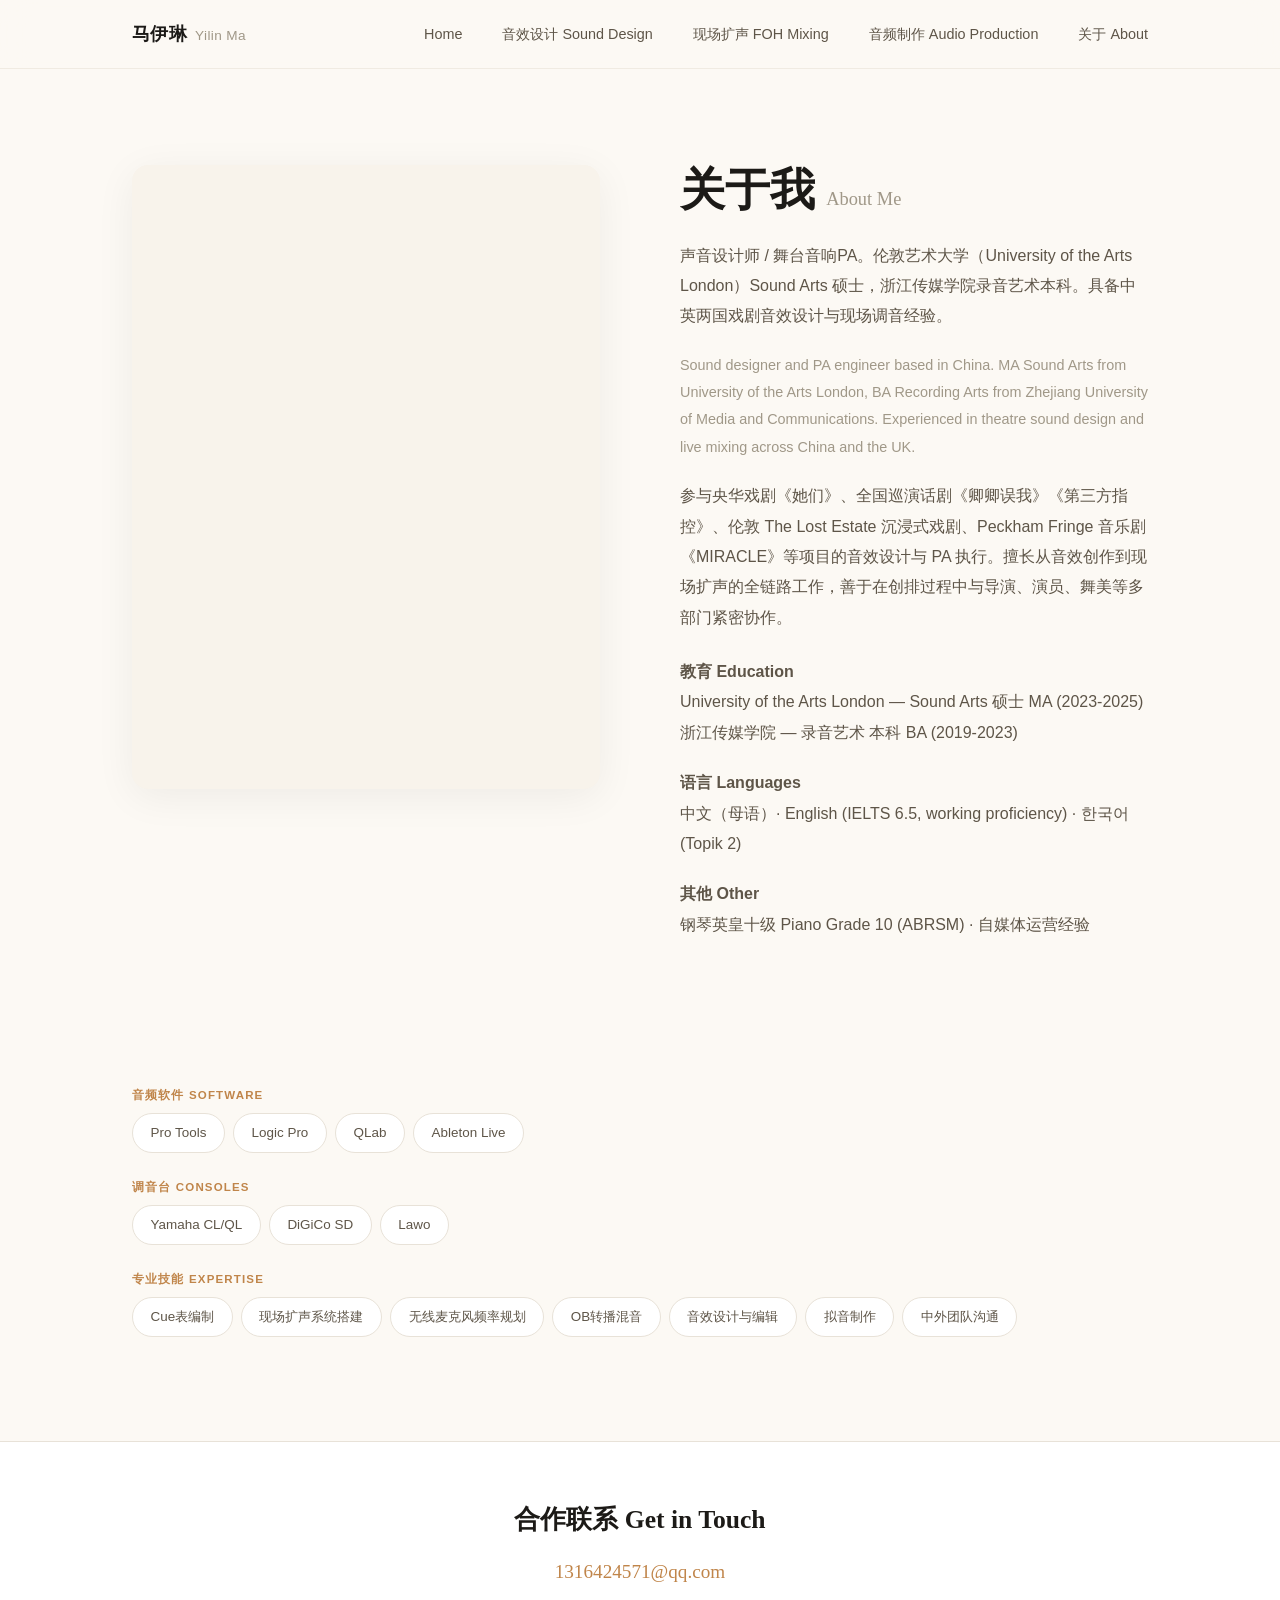
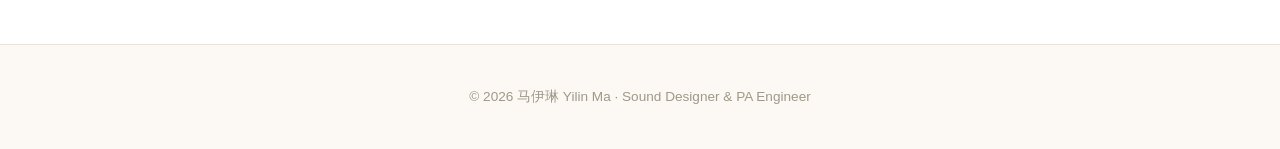
==== commit 992032b2: "Designer visual update v3" ====
--- a/about.html
+++ b/about.html
@@ -12,16 +12,19 @@
   <div class="nav-inner">
     <a href="index.html" class="nav-logo">马伊琳<span class="en">Yilin Ma</span></a>
     <ul class="nav-links">
-      <li><a href="index.html">作品 Projects</a></li>
+      <li><a href="index.html">Home</a></li>
+      <li><a href="sound-design.html">音效设计 Sound Design</a></li>
+      <li><a href="foh-mixing.html">现场扩声 FOH Mixing</a></li>
+      <li><a href="audio-production.html">音频制作 Audio Production</a></li>
       <li><a href="about.html">关于 About</a></li>
     </ul>
   </div>
 </nav>
 
 <div class="about-hero">
-  <div class="about-photo">你的照片<br><small>替换为个人照片</small></div>
-  <div class="about-text">
-    <h1>关于我 <span style="font-weight:400;font-size:1.2rem;color:var(--text-muted);">About Me</span></h1>
+  <div class="about-photo photo-reveal"><img src="assets/images/about.jpg" onerror="this.style.display='none'" alt="马伊琳 Yilin Ma"></div>
+  <div class="about-text reveal">
+    <h1 class="heading-reveal">关于我 <span style="font-weight:400;font-size:1.15rem;color:var(--text-muted);">About Me</span></h1>
     <p>声音设计师 / 舞台音响PA。伦敦艺术大学（University of the Arts London）Sound Arts 硕士，浙江传媒学院录音艺术本科。具备中英两国戏剧音效设计与现场调音经验。</p>
     <p class="bio-en">Sound designer and PA engineer based in China. MA Sound Arts from University of the Arts London, BA Recording Arts from Zhejiang University of Media and Communications. Experienced in theatre sound design and live mixing across China and the UK.</p>
     <p>参与央华戏剧《她们》、全国巡演话剧《卿卿误我》《第三方指控》、伦敦 The Lost Estate 沉浸式戏剧、Peckham Fringe 音乐剧《MIRACLE》等项目的音效设计与 PA 执行。擅长从音效创作到现场扩声的全链路工作，善于在创排过程中与导演、演员、舞美等多部门紧密协作。</p>
@@ -32,13 +35,39 @@
 </div>
 
 <div class="skills-section">
-  <h2>技能 Skills</h2>
-  <div class="skill-group"><div class="sg-title">音频软件 Software</div><div class="skill-tags"><span class="skill-tag">Pro Tools</span><span class="skill-tag">Logic Pro</span><span class="skill-tag">QLab</span><span class="skill-tag">Ableton Live</span></div></div>
-  <div class="skill-group"><div class="sg-title">调音台 Consoles</div><div class="skill-tags"><span class="skill-tag">Yamaha CL/QL</span><span class="skill-tag">DiGiCo SD</span><span class="skill-tag">Lawo</span></div></div>
-  <div class="skill-group"><div class="sg-title">专业技能 Expertise</div><div class="skill-tags"><span class="skill-tag">Cue表编制</span><span class="skill-tag">现场扩声系统搭建</span><span class="skill-tag">无线麦克风频率规划</span><span class="skill-tag">OB转播混音</span><span class="skill-tag">音效设计与编辑</span><span class="skill-tag">拟音制作</span><span class="skill-tag">中外团队沟通</span></div></div>
+  <h2 class="heading-reveal">技能 Skills</h2>
+  <div class="skill-group reveal">
+    <div class="sg-title">音频软件 Software</div>
+    <div class="skill-tags">
+      <span class="skill-tag">Pro Tools</span>
+      <span class="skill-tag">Logic Pro</span>
+      <span class="skill-tag">QLab</span>
+      <span class="skill-tag">Ableton Live</span>
+    </div>
+  </div>
+  <div class="skill-group reveal">
+    <div class="sg-title">调音台 Consoles</div>
+    <div class="skill-tags">
+      <span class="skill-tag">Yamaha CL/QL</span>
+      <span class="skill-tag">DiGiCo SD</span>
+      <span class="skill-tag">Lawo</span>
+    </div>
+  </div>
+  <div class="skill-group reveal">
+    <div class="sg-title">专业技能 Expertise</div>
+    <div class="skill-tags">
+      <span class="skill-tag">Cue表编制</span>
+      <span class="skill-tag">现场扩声系统搭建</span>
+      <span class="skill-tag">无线麦克风频率规划</span>
+      <span class="skill-tag">OB转播混音</span>
+      <span class="skill-tag">音效设计与编辑</span>
+      <span class="skill-tag">拟音制作</span>
+      <span class="skill-tag">中外团队沟通</span>
+    </div>
+  </div>
 </div>
 
-<div class="contact-bar">
+<div class="contact-bar reveal">
   <h2>合作联系 Get in Touch</h2>
   <p><a href="mailto:1316424571@qq.com">1316424571@qq.com</a></p>
 </div>
@@ -47,5 +76,6 @@
   <p>© 2026 马伊琳 Yilin Ma · Sound Designer &amp; PA Engineer</p>
 </footer>
 
+<script src="assets/js/reveal.js"></script>
 </body>
 </html>
--- a/assets/css/style.css
+++ b/assets/css/style.css
@@ -1,20 +1,26 @@
-/* === Autum-inspired Portfolio — 马伊琳 === */
+/* === 马伊琳 Portfolio — Autum-inspired Design === */
 *, *::before, *::after { box-sizing: border-box; margin: 0; padding: 0; }
 
 :root {
-  --bg: #fafaf8;
+  --bg: #fcf9f4;
+  --bg-warm: #f8f3eb;
   --surface: #ffffff;
-  --text: #1a1a1a;
-  --text-secondary: #5c5c5c;
-  --text-muted: #999;
-  --accent: #b8753c;
-  --accent-hover: #8a5428;
-  --border: #e8e5e0;
-  --border-light: #f0ede8;
-  --font-display: "Georgia", "Times New Roman", "Noto Serif SC", serif;
+  --text: #1c1a17;
+  --text-secondary: #5e5548;
+  --text-muted: #a09888;
+  --accent: #c0854a;
+  --accent-hover: #9e6a36;
+  --accent-light: #f5ede3;
+  --border: #e8e2d8;
+  --border-light: #f0ebe2;
+  --font-display: "Georgia", "Times New Roman", "Noto Serif SC", "Songti SC", serif;
   --font-body: -apple-system, BlinkMacSystemFont, "Segoe UI", "PingFang SC", "Hiragino Sans GB", "Microsoft YaHei", sans-serif;
-  --max-width: 1200px;
-  --radius: 6px;
+  --max-width: 1080px;
+  --radius: 12px;
+  --radius-sm: 8px;
+  --shadow-sm: 0 1px 3px rgba(0,0,0,0.04);
+  --shadow-md: 0 4px 24px rgba(0,0,0,0.05);
+  --shadow-lg: 0 8px 40px rgba(0,0,0,0.06);
 }
 
 html { scroll-behavior: smooth; }
@@ -23,175 +29,494 @@
   background: var(--bg);
   color: var(--text);
   font-family: var(--font-body);
-  line-height: 1.7;
+  font-size: 16px;
+  line-height: 1.75;
   -webkit-font-smoothing: antialiased;
-}
-
-a { color: var(--accent); text-decoration: none; transition: color 0.2s; }
+  -moz-osx-font-smoothing: grayscale;
+}
+
+a { color: var(--accent); text-decoration: none; transition: color 0.25s, opacity 0.25s; }
 a:hover { color: var(--accent-hover); }
 img { max-width: 100%; display: block; }
 
-/* NAV */
+/* ===== NAV ===== */
 nav {
   position: sticky; top: 0; z-index: 100;
-  background: rgba(250,250,248,0.94);
-  backdrop-filter: blur(12px);
+  background: rgba(252,249,244,0.92);
+  backdrop-filter: blur(16px);
+  -webkit-backdrop-filter: blur(16px);
   border-bottom: 1px solid var(--border-light);
 }
 .nav-inner {
   max-width: var(--max-width); margin: 0 auto;
   display: flex; align-items: center; justify-content: space-between;
-  height: 64px; padding: 0 2rem;
+  height: 68px; padding: 0 2rem;
 }
 .nav-logo {
   font-family: var(--font-display);
-  font-size: 1.2rem; font-weight: 700; color: var(--text);
-  letter-spacing: 0.03em;
-}
-.nav-logo .en { font-weight: 400; color: var(--text-muted); font-size: 0.9rem; margin-left: 0.5rem; }
+  font-size: 1.15rem; font-weight: 700; color: var(--text);
+  letter-spacing: 0.02em;
+}
+.nav-logo .en {
+  font-weight: 400; color: var(--text-muted);
+  font-size: 0.85rem; margin-left: 0.5rem;
+  font-family: var(--font-body);
+}
 .nav-links { display: flex; gap: 2.5rem; list-style: none; }
-.nav-links a { color: var(--text-secondary); font-size: 0.9rem; }
-.nav-links a:hover { color: var(--accent); }
-.lang-switch { font-size: 0.8rem; color: var(--text-muted); }
-
-/* HERO */
+.nav-links a {
+  color: var(--text-secondary); font-size: 0.9rem;
+  padding-bottom: 2px;
+  border-bottom: 1px solid transparent;
+  transition: border-color 0.25s, color 0.25s;
+}
+.nav-links a:hover { color: var(--accent); border-bottom-color: var(--accent); }
+
+/* ===== HERO ===== */
 .hero {
   max-width: var(--max-width); margin: 0 auto;
-  padding: 8rem 2rem 6rem;
-  display: grid; grid-template-columns: 1fr 1fr; gap: 4rem; align-items: center;
+  padding: 7rem 2rem 5rem;
+  display: grid; grid-template-columns: 1fr 1fr;
+  gap: 5rem; align-items: center;
 }
 .hero-text h1 {
   font-family: var(--font-display);
-  font-size: 3.2rem; font-weight: 700; line-height: 1.15;
-  margin-bottom: 1.25rem; letter-spacing: -0.01em;
-}
-.hero-text h1 .cn { display: block; font-size: 2.2rem; margin-bottom: 0.3rem; }
-.hero-text .subtitle { font-size: 1.05rem; color: var(--text-secondary); max-width: 460px; margin-bottom: 2rem; line-height: 1.8; }
-.hero-text .subtitle .en { display: block; color: var(--text-muted); font-size: 0.9rem; margin-top: 0.5rem; }
+  font-size: 3.6rem; font-weight: 700; line-height: 1.1;
+  margin-bottom: 1.5rem; letter-spacing: -0.01em; color: var(--text);
+}
+.hero-text h1 .cn {
+  display: block; font-size: 2.4rem; font-weight: 400;
+  margin-bottom: 0.4rem; color: var(--text-secondary);
+}
+.hero-text .subtitle {
+  font-size: 1.05rem; color: var(--text-secondary);
+  max-width: 440px; line-height: 1.85;
+}
+.hero-text .subtitle .en {
+  display: block; color: var(--text-muted);
+  font-size: 0.9rem; margin-top: 0.6rem; line-height: 1.7;
+}
+.hero-text .cta {
+  display: inline-block; margin-top: 2rem;
+  padding: 0.75rem 2rem;
+  background: var(--accent); color: #fff;
+  border-radius: 50px; font-size: 0.95rem;
+  transition: background 0.25s, transform 0.2s;
+}
+.hero-text .cta:hover { background: var(--accent-hover); transform: translateY(-1px); color: #fff; }
 .hero-photo {
-  width: 100%; aspect-ratio: 4/5; background: var(--border-light);
-  border-radius: var(--radius); display: flex; align-items: center;
-  justify-content: center; color: var(--text-muted); font-size: 0.9rem;
-}
-
-/* SECTION */
+  width: 100%; aspect-ratio: 4/5;
+  background: var(--bg-warm);
+  border-radius: 16px; overflow: hidden;
+  display: flex; align-items: center; justify-content: center;
+  color: var(--text-muted); font-size: 0.9rem;
+  box-shadow: var(--shadow-lg);
+}
+.hero-photo img { width: 100%; height: 100%; object-fit: cover; }
+
+/* ===== SECTION ===== */
 .section { max-width: var(--max-width); margin: 0 auto; padding: 5rem 2rem; }
+.section + .section { padding-top: 0; }
 .section-label {
-  font-size: 0.75rem; text-transform: uppercase; letter-spacing: 0.1em;
-  color: var(--accent); margin-bottom: 0.75rem;
-}
-.section-label .en { color: var(--text-muted); font-weight: 400; text-transform: none; margin-left: 0.5rem; }
+  font-size: 0.72rem; text-transform: uppercase; letter-spacing: 0.12em;
+  color: var(--accent); margin-bottom: 0.6rem; font-weight: 600;
+}
+.section-label .en {
+  color: var(--text-muted); font-weight: 400;
+  text-transform: none; margin-left: 0.4rem; letter-spacing: 0;
+}
 .section-title {
-  font-family: var(--font-display); font-size: 2rem; font-weight: 700;
-  margin-bottom: 3rem; max-width: 600px;
-}
-
-/* PROJECT GRID */
-.project-grid { display: grid; grid-template-columns: repeat(3, 1fr); gap: 2rem; }
+  font-family: var(--font-display); font-size: 2.2rem; font-weight: 700;
+  margin-bottom: 3rem; max-width: 560px; line-height: 1.25;
+}
+
+/* ===== PROJECT GRID ===== */
+.project-grid {
+  display: grid; grid-template-columns: repeat(3, 1fr); gap: 1.75rem;
+}
 .project-card {
   background: var(--surface); border: 1px solid var(--border);
   border-radius: var(--radius); overflow: hidden;
-  transition: box-shadow 0.25s, transform 0.2s;
-}
-.project-card:hover { box-shadow: 0 4px 20px rgba(0,0,0,0.06); transform: translateY(-2px); }
+  transition: box-shadow 0.3s, transform 0.25s;
+  box-shadow: var(--shadow-sm);
+  display: flex; flex-direction: column;
+}
+.project-card:hover {
+  box-shadow: var(--shadow-md);
+  transform: translateY(-3px);
+}
 .project-card .card-img {
-  aspect-ratio: 16/10; background: var(--border-light);
+  aspect-ratio: 4/3;
+  background: var(--bg-warm);
   display: flex; align-items: center; justify-content: center;
   color: var(--text-muted); font-size: 0.8rem;
-}
-.project-card .card-body { padding: 1.5rem; }
+  overflow: hidden;
+}
+.project-card .card-img img {
+  width: 100%; height: 100%; object-fit: cover;
+  transition: transform 0.4s;
+}
+.project-card:hover .card-img img { transform: scale(1.03); }
+.project-card .card-body { padding: 1.5rem; flex: 1; display: flex; flex-direction: column; }
 .project-card .card-role {
-  font-size: 0.7rem; text-transform: uppercase; letter-spacing: 0.08em;
-  color: var(--accent); margin-bottom: 0.4rem;
-}
-.project-card h3 { font-family: var(--font-display); font-size: 1.15rem; font-weight: 700; margin-bottom: 0.3rem; }
-.project-card .card-meta { font-size: 0.8rem; color: var(--text-muted); margin-bottom: 0.75rem; }
-.project-card .card-desc { font-size: 0.85rem; color: var(--text-secondary); line-height: 1.6; display: -webkit-box; -webkit-line-clamp: 3; -webkit-box-orient: vertical; overflow: hidden; }
-
-/* SERVICES */
+  font-size: 0.68rem; text-transform: uppercase; letter-spacing: 0.1em;
+  color: var(--accent); margin-bottom: 0.35rem; font-weight: 600;
+}
+.project-card h3 {
+  font-family: var(--font-display); font-size: 1.15rem;
+  font-weight: 700; margin-bottom: 0.3rem; line-height: 1.3;
+}
+.project-card .card-meta {
+  font-size: 0.8rem; color: var(--text-muted); margin-bottom: 0.75rem;
+}
+.project-card .card-desc {
+  font-size: 0.85rem; color: var(--text-secondary);
+  line-height: 1.65; flex: 1;
+  display: -webkit-box; -webkit-line-clamp: 3; -webkit-box-orient: vertical;
+  overflow: hidden;
+}
+
+/* ===== SERVICES ===== */
 .services-grid { display: grid; grid-template-columns: repeat(3, 1fr); gap: 1.5rem; }
 .service-card {
   background: var(--surface); border: 1px solid var(--border);
-  border-radius: var(--radius); padding: 2rem;
-}
-.service-card .s-icon { font-size: 1.5rem; margin-bottom: 1rem; }
-.service-card h3 { font-family: var(--font-display); font-size: 1.05rem; font-weight: 700; margin-bottom: 0.5rem; }
-.service-card p { font-size: 0.85rem; color: var(--text-secondary); line-height: 1.7; }
-
-/* TESTIMONIALS */
-.testimonial-grid { display: grid; grid-template-columns: 1fr 1fr; gap: 2rem; }
+  border-radius: var(--radius); padding: 2.25rem 2rem;
+  transition: box-shadow 0.25s, transform 0.2s;
+  box-shadow: var(--shadow-sm);
+}
+.service-card:hover {
+  box-shadow: var(--shadow-md);
+  transform: translateY(-2px);
+}
+.service-card .s-icon {
+  width: 52px; height: 52px;
+  background: var(--accent-light);
+  border-radius: var(--radius-sm);
+  display: flex; align-items: center; justify-content: center;
+  font-size: 1.4rem; margin-bottom: 1.25rem;
+}
+.service-card h3 {
+  font-family: var(--font-display); font-size: 1.1rem;
+  font-weight: 700; margin-bottom: 0.6rem;
+}
+.service-card p { font-size: 0.88rem; color: var(--text-secondary); line-height: 1.7; }
+
+/* ===== TESTIMONIALS ===== */
+.testimonial-grid { display: grid; grid-template-columns: 1fr 1fr; gap: 1.75rem; }
 .testimonial {
   background: var(--surface); border: 1px solid var(--border);
-  border-radius: var(--radius); padding: 2rem;
-}
-.testimonial .stars { color: var(--accent); margin-bottom: 1rem; font-size: 1.1rem; }
-.testimonial blockquote { font-size: 0.95rem; color: var(--text-secondary); line-height: 1.8; font-style: italic; margin-bottom: 1rem; }
-.testimonial .author { font-size: 0.85rem; color: var(--text-muted); }
-
-/* PROJECT PAGE */
-.project-hero { max-width: var(--max-width); margin: 0 auto; padding: 5rem 2rem 2rem; }
-.project-hero .back-link { display: inline-block; font-size: 0.85rem; color: var(--text-muted); margin-bottom: 2rem; }
+  border-radius: var(--radius); padding: 2.25rem 2rem;
+  box-shadow: var(--shadow-sm);
+}
+.testimonial .stars {
+  color: var(--accent); margin-bottom: 1rem; font-size: 1rem;
+  letter-spacing: 0.05em;
+}
+.testimonial blockquote {
+  font-size: 1rem; color: var(--text-secondary);
+  line-height: 1.85; font-style: italic; margin-bottom: 1rem;
+  font-family: var(--font-display);
+}
+.testimonial .author {
+  font-size: 0.85rem; color: var(--text-muted);
+  font-weight: 500;
+}
+
+/* ===== PROJECT PAGE ===== */
+.project-hero {
+  max-width: var(--max-width); margin: 0 auto;
+  padding: 5rem 2rem 2rem;
+}
+.project-hero .back-link {
+  display: inline-block; font-size: 0.85rem; color: var(--text-muted);
+  margin-bottom: 2.5rem; transition: color 0.2s;
+}
 .project-hero .back-link:hover { color: var(--accent); }
-.project-hero h1 { font-family: var(--font-display); font-size: 2.5rem; font-weight: 700; margin-bottom: 0.5rem; }
-.project-hero .en-title { font-size: 1.1rem; color: var(--text-muted); margin-bottom: 0.75rem; }
-.project-hero .role-tag { display: inline-block; font-size: 0.75rem; text-transform: uppercase; letter-spacing: 0.08em; color: var(--accent); margin-right: 1rem; }
+.project-hero h1 {
+  font-family: var(--font-display); font-size: 2.8rem; font-weight: 700;
+  margin-bottom: 0.5rem; line-height: 1.15;
+}
+.project-hero .en-title { font-size: 1.05rem; color: var(--text-muted); margin-bottom: 0.75rem; }
+.project-hero .role-tag {
+  display: inline-block; font-size: 0.72rem; text-transform: uppercase;
+  letter-spacing: 0.1em; color: var(--accent); margin-right: 1rem; font-weight: 600;
+}
 .project-hero .date-loc { font-size: 0.9rem; color: var(--text-muted); }
 .project-body {
   max-width: var(--max-width); margin: 0 auto; padding: 0 2rem 5rem;
   display: grid; grid-template-columns: 1fr 340px; gap: 3rem;
 }
-.project-body .main-col h3 { font-family: var(--font-display); font-size: 1.1rem; font-weight: 700; margin: 2rem 0 0.75rem; }
+.project-body .main-col h3 {
+  font-family: var(--font-display); font-size: 1.15rem; font-weight: 700;
+  margin: 2.25rem 0 0.75rem; color: var(--text);
+}
 .project-body .main-col h3:first-child { margin-top: 0; }
-.project-body .main-col p { margin-bottom: 1rem; line-height: 1.85; color: var(--text-secondary); }
+.project-body .main-col p {
+  margin-bottom: 1rem; line-height: 1.9; color: var(--text-secondary);
+}
 .project-body .sidebar { display: flex; flex-direction: column; gap: 1.5rem; }
-.audio-embed { background: var(--surface); border: 1px solid var(--border); border-radius: var(--radius); padding: 1.5rem; }
-.audio-embed h4 { font-size: 0.75rem; text-transform: uppercase; letter-spacing: 0.06em; color: var(--text-muted); margin-bottom: 1rem; }
-.audio-placeholder { background: var(--border-light); border-radius: var(--radius); padding: 2rem; text-align: center; color: var(--text-muted); font-size: 0.85rem; }
-.info-box { background: var(--surface); border: 1px solid var(--border); border-radius: var(--radius); padding: 1.5rem; }
-.info-box h4 { font-size: 0.75rem; text-transform: uppercase; letter-spacing: 0.06em; color: var(--accent); margin-bottom: 1rem; }
+.audio-embed {
+  background: var(--surface); border: 1px solid var(--border);
+  border-radius: var(--radius); padding: 1.5rem;
+}
+.audio-embed h4 {
+  font-size: 0.72rem; text-transform: uppercase; letter-spacing: 0.08em;
+  color: var(--text-muted); margin-bottom: 1rem; font-weight: 600;
+}
+.audio-placeholder {
+  background: var(--bg-warm); border-radius: var(--radius-sm);
+  padding: 2rem; text-align: center; color: var(--text-muted); font-size: 0.85rem;
+}
+.info-box {
+  background: var(--surface); border: 1px solid var(--border);
+  border-radius: var(--radius); padding: 1.5rem;
+}
+.info-box h4 {
+  font-size: 0.72rem; text-transform: uppercase; letter-spacing: 0.08em;
+  color: var(--accent); margin-bottom: 1rem; font-weight: 600;
+}
 .info-box ul { list-style: none; font-size: 0.85rem; }
-.info-box ul li { padding: 0.5rem 0; border-bottom: 1px solid var(--border-light); }
+.info-box ul li { padding: 0.55rem 0; border-bottom: 1px solid var(--border-light); }
 .info-box ul li:last-child { border-bottom: none; }
-.info-box ul li strong { display: block; font-size: 0.7rem; color: var(--text-muted); text-transform: uppercase; letter-spacing: 0.04em; margin-bottom: 0.1rem; }
-
-/* ABOUT */
-.about-hero { max-width: var(--max-width); margin: 0 auto; padding: 6rem 2rem 3rem; display: grid; grid-template-columns: 1fr 1fr; gap: 4rem; align-items: start; }
-.about-photo { width: 100%; aspect-ratio: 3/4; background: var(--border-light); border-radius: var(--radius); display: flex; align-items: center; justify-content: center; color: var(--text-muted); }
-.about-text h1 { font-family: var(--font-display); font-size: 2.5rem; font-weight: 700; margin-bottom: 1.5rem; }
-.about-text p { color: var(--text-secondary); line-height: 1.85; margin-bottom: 1.25rem; }
+.info-box ul li strong {
+  display: block; font-size: 0.7rem; color: var(--text-muted);
+  text-transform: uppercase; letter-spacing: 0.05em; margin-bottom: 0.1rem;
+}
+
+/* ===== ABOUT ===== */
+.about-hero {
+  max-width: var(--max-width); margin: 0 auto;
+  padding: 6rem 2rem 3rem;
+  display: grid; grid-template-columns: 1fr 1fr; gap: 5rem; align-items: start;
+}
+.about-photo {
+  width: 100%; aspect-ratio: 3/4;
+  background: var(--bg-warm); border-radius: 16px;
+  display: flex; align-items: center; justify-content: center;
+  color: var(--text-muted); overflow: hidden;
+  box-shadow: var(--shadow-lg);
+}
+.about-photo img { width: 100%; height: 100%; object-fit: cover; }
+.about-text h1 {
+  font-family: var(--font-display); font-size: 2.8rem;
+  font-weight: 700; margin-bottom: 1.5rem; line-height: 1.15;
+}
+.about-text p {
+  color: var(--text-secondary); line-height: 1.9; margin-bottom: 1.25rem;
+}
 .about-text .bio-en { color: var(--text-muted); font-size: 0.9rem; }
 .skills-section { max-width: var(--max-width); margin: 0 auto; padding: 0 2rem 5rem; }
-.skills-section h2 { font-family: var(--font-display); font-size: 1.5rem; margin-bottom: 2rem; }
+.skills-section h2 {
+  font-family: var(--font-display); font-size: 1.6rem; margin-bottom: 2rem;
+}
 .skill-group { margin-bottom: 1.5rem; }
-.skill-group .sg-title { font-size: 0.75rem; text-transform: uppercase; letter-spacing: 0.08em; color: var(--accent); margin-bottom: 0.5rem; }
+.skill-group .sg-title {
+  font-size: 0.72rem; text-transform: uppercase; letter-spacing: 0.1em;
+  color: var(--accent); margin-bottom: 0.5rem; font-weight: 600;
+}
 .skill-tags { display: flex; flex-wrap: wrap; gap: 0.5rem; }
-.skill-tag { background: var(--surface); border: 1px solid var(--border); border-radius: 50px; padding: 0.4rem 1rem; font-size: 0.82rem; color: var(--text-secondary); }
-
-/* CONTACT BAR */
+.skill-tag {
+  background: var(--surface); border: 1px solid var(--border);
+  border-radius: 50px; padding: 0.45rem 1.1rem;
+  font-size: 0.84rem; color: var(--text-secondary);
+  transition: border-color 0.2s, background 0.2s;
+}
+.skill-tag:hover { border-color: var(--accent); background: var(--accent-light); }
+
+/* ===== CONTACT BAR ===== */
 .contact-bar {
-  background: var(--surface); border-top: 1px solid var(--border); border-bottom: 1px solid var(--border);
-  padding: 3rem 2rem; text-align: center;
-}
-.contact-bar h2 { font-family: var(--font-display); font-size: 1.5rem; margin-bottom: 1rem; }
-.contact-bar a { font-size: 1.15rem; }
-
-/* FOOTER */
-footer { text-align: center; padding: 2rem; color: var(--text-muted); font-size: 0.85rem; }
-
-/* RESPONSIVE */
+  background: var(--surface);
+  border-top: 1px solid var(--border);
+  border-bottom: 1px solid var(--border);
+  padding: 3.5rem 2rem; text-align: center;
+}
+.contact-bar h2 {
+  font-family: var(--font-display); font-size: 1.6rem;
+  margin-bottom: 0.75rem; color: var(--text);
+}
+.contact-bar p { color: var(--text-secondary); }
+.contact-bar a {
+  font-size: 1.2rem; font-family: var(--font-display);
+  border-bottom: 1px solid transparent;
+  transition: border-color 0.25s;
+}
+.contact-bar a:hover { border-bottom-color: var(--accent); }
+
+/* ===== FOOTER ===== */
+footer {
+  text-align: center; padding: 2.5rem 2rem;
+  color: var(--text-muted); font-size: 0.85rem;
+  background: var(--bg);
+}
+
+/* ===== RESPONSIVE ===== */
 @media (max-width: 900px) {
-  .hero { grid-template-columns: 1fr; gap: 2rem; padding: 4rem 2rem 3rem; }
-  .hero-text h1 { font-size: 2.2rem; }
-  .hero-text h1 .cn { font-size: 1.5rem; }
-  .hero-photo { aspect-ratio: 4/3; }
+  .hero { grid-template-columns: 1fr; gap: 3rem; padding: 4rem 2rem 3rem; }
+  .hero-text h1 { font-size: 2.6rem; }
+  .hero-text h1 .cn { font-size: 1.8rem; }
+  .hero-photo { aspect-ratio: 4/3; max-width: 400px; margin: 0 auto; }
   .project-grid { grid-template-columns: repeat(2, 1fr); }
-  .services-grid { grid-template-columns: 1fr; }
+  .services-grid { grid-template-columns: 1fr; max-width: 480px; margin: 0 auto; }
   .testimonial-grid { grid-template-columns: 1fr; }
   .project-body { grid-template-columns: 1fr; }
-  .about-hero { grid-template-columns: 1fr; }
+  .about-hero { grid-template-columns: 1fr; gap: 3rem; }
+  .about-photo { max-width: 400px; margin: 0 auto; }
 }
 @media (max-width: 600px) {
   .project-grid { grid-template-columns: 1fr; }
-  .hero-text h1 { font-size: 1.8rem; }
-  .hero-text h1 .cn { font-size: 1.3rem; }
-}
+  .hero-text h1 { font-size: 2rem; }
+  .hero-text h1 .cn { font-size: 1.4rem; }
+  .section-title { font-size: 1.7rem; }
+  .nav-inner { padding: 0 1.25rem; }
+  .nav-links { gap: 1.5rem; }
+}
+
+/* ===== ANIMATIONS ===== */
+
+/* Gradient breathing — autumaudio-inspired subtle background pulse */
+@keyframes gradientBreath {
+  0%   { background-position: 0% 50%; }
+  50%  { background-position: 100% 50%; }
+  100% { background-position: 0% 50%; }
+}
+
+/* Fade in + slide up — main scroll reveal */
+@keyframes fadeInUp {
+  0%   { opacity: 0; transform: translateY(32px); }
+  100% { opacity: 1; transform: translateY(0); }
+}
+
+/* Fade in only — subtle reveal for secondary elements */
+@keyframes fadeIn {
+  0%   { opacity: 0; }
+  100% { opacity: 1; }
+}
+
+/* Clip-path text reveal — like autumaudio's reveal-8a6f42a8 */
+@keyframes clipReveal {
+  0%   { clip-path: inset(0 100% 0 0); }
+  100% { clip-path: inset(0 0 0 0); }
+}
+
+/* Scale-in for images and photo placeholders */
+@keyframes scaleIn {
+  0%   { opacity: 0; transform: scale(0.94); }
+  100% { opacity: 1; transform: scale(1); }
+}
+
+/* Shimmer hover — like autumaudio's shine */
+@keyframes shimmer {
+  100% { background-position-x: -200%; }
+}
+
+/* ===== SCROLL REVEAL SYSTEM ===== */
+.reveal {
+  opacity: 0;
+  transform: translateY(32px);
+  transition: opacity 0.7s cubic-bezier(0.22, 0.61, 0.36, 1),
+              transform 0.7s cubic-bezier(0.22, 0.61, 0.36, 1);
+}
+.reveal.revealed {
+  opacity: 1;
+  transform: translateY(0);
+}
+
+/* Staggered children — each child reveals sequentially */
+.reveal-stagger > .reveal {}
+.reveal-stagger > .reveal:nth-child(1) { transition-delay: 0.05s; }
+.reveal-stagger > .reveal:nth-child(2) { transition-delay: 0.12s; }
+.reveal-stagger > .reveal:nth-child(3) { transition-delay: 0.19s; }
+.reveal-stagger > .reveal:nth-child(4) { transition-delay: 0.26s; }
+.reveal-stagger > .reveal:nth-child(5) { transition-delay: 0.33s; }
+.reveal-stagger > .reveal:nth-child(6) { transition-delay: 0.40s; }
+
+/* Clip-path reveal for headings */
+.heading-reveal {
+  clip-path: inset(0 100% 0 0);
+  transition: clip-path 0.9s cubic-bezier(0.22, 0.61, 0.36, 1);
+}
+.heading-reveal.revealed {
+  clip-path: inset(0 0 0 0);
+}
+
+/* Scale reveal for photo placeholders */
+.photo-reveal {
+  opacity: 0;
+  transform: scale(0.94);
+  transition: opacity 0.8s cubic-bezier(0.22, 0.61, 0.36, 1),
+              transform 0.8s cubic-bezier(0.22, 0.61, 0.36, 1);
+}
+.photo-reveal.revealed {
+  opacity: 1;
+  transform: scale(1);
+}
+
+/* ===== HERO GRADIENT BREATHING ===== */
+.hero-gradient {
+  position: relative;
+  overflow: hidden;
+}
+.hero-gradient::before {
+  content: '';
+  position: absolute;
+  inset: 0;
+  z-index: -1;
+  background: linear-gradient(
+    135deg,
+    rgba(248, 243, 235, 0.6) 0%,
+    rgba(252, 249, 244, 0.4) 25%,
+    rgba(245, 237, 227, 0.5) 50%,
+    rgba(252, 249, 244, 0.4) 75%,
+    rgba(248, 243, 235, 0.6) 100%
+  );
+  background-size: 400% 400%;
+  animation: gradientBreath 25s ease infinite;
+  pointer-events: none;
+}
+
+/* ===== SHIMMER HOVER ON CARDS ===== */
+.project-card {
+  position: relative;
+}
+.project-card::after {
+  content: '';
+  position: absolute;
+  top: 0; left: -100%;
+  width: 100%; height: 100%;
+  background: linear-gradient(
+    90deg,
+    transparent 0%,
+    rgba(255,255,255,0.3) 50%,
+    transparent 100%
+  );
+  background-size: 200% 100%;
+  pointer-events: none;
+  transition: left 0.6s ease;
+}
+.project-card:hover::after {
+  left: 100%;
+}
+
+/* CTA button subtle pulse */
+.hero-text .cta {
+  animation: ctaPulse 3s ease-in-out infinite;
+}
+@keyframes ctaPulse {
+  0%, 100% { box-shadow: 0 0 0 0 rgba(192, 133, 74, 0.3); }
+  50%      { box-shadow: 0 0 0 10px rgba(192, 133, 74, 0); }
+}
+
+/* ===== REDUCED MOTION ===== */
+@media (prefers-reduced-motion: reduce) {
+  .reveal,
+  .heading-reveal,
+  .photo-reveal {
+    opacity: 1;
+    transform: none;
+    clip-path: inset(0 0 0 0);
+    transition: none;
+    animation: none;
+  }
+  .hero-gradient::before { animation: none; }
+  .hero-text .cta { animation: none; }
+  .project-card::after { display: none; }
+}
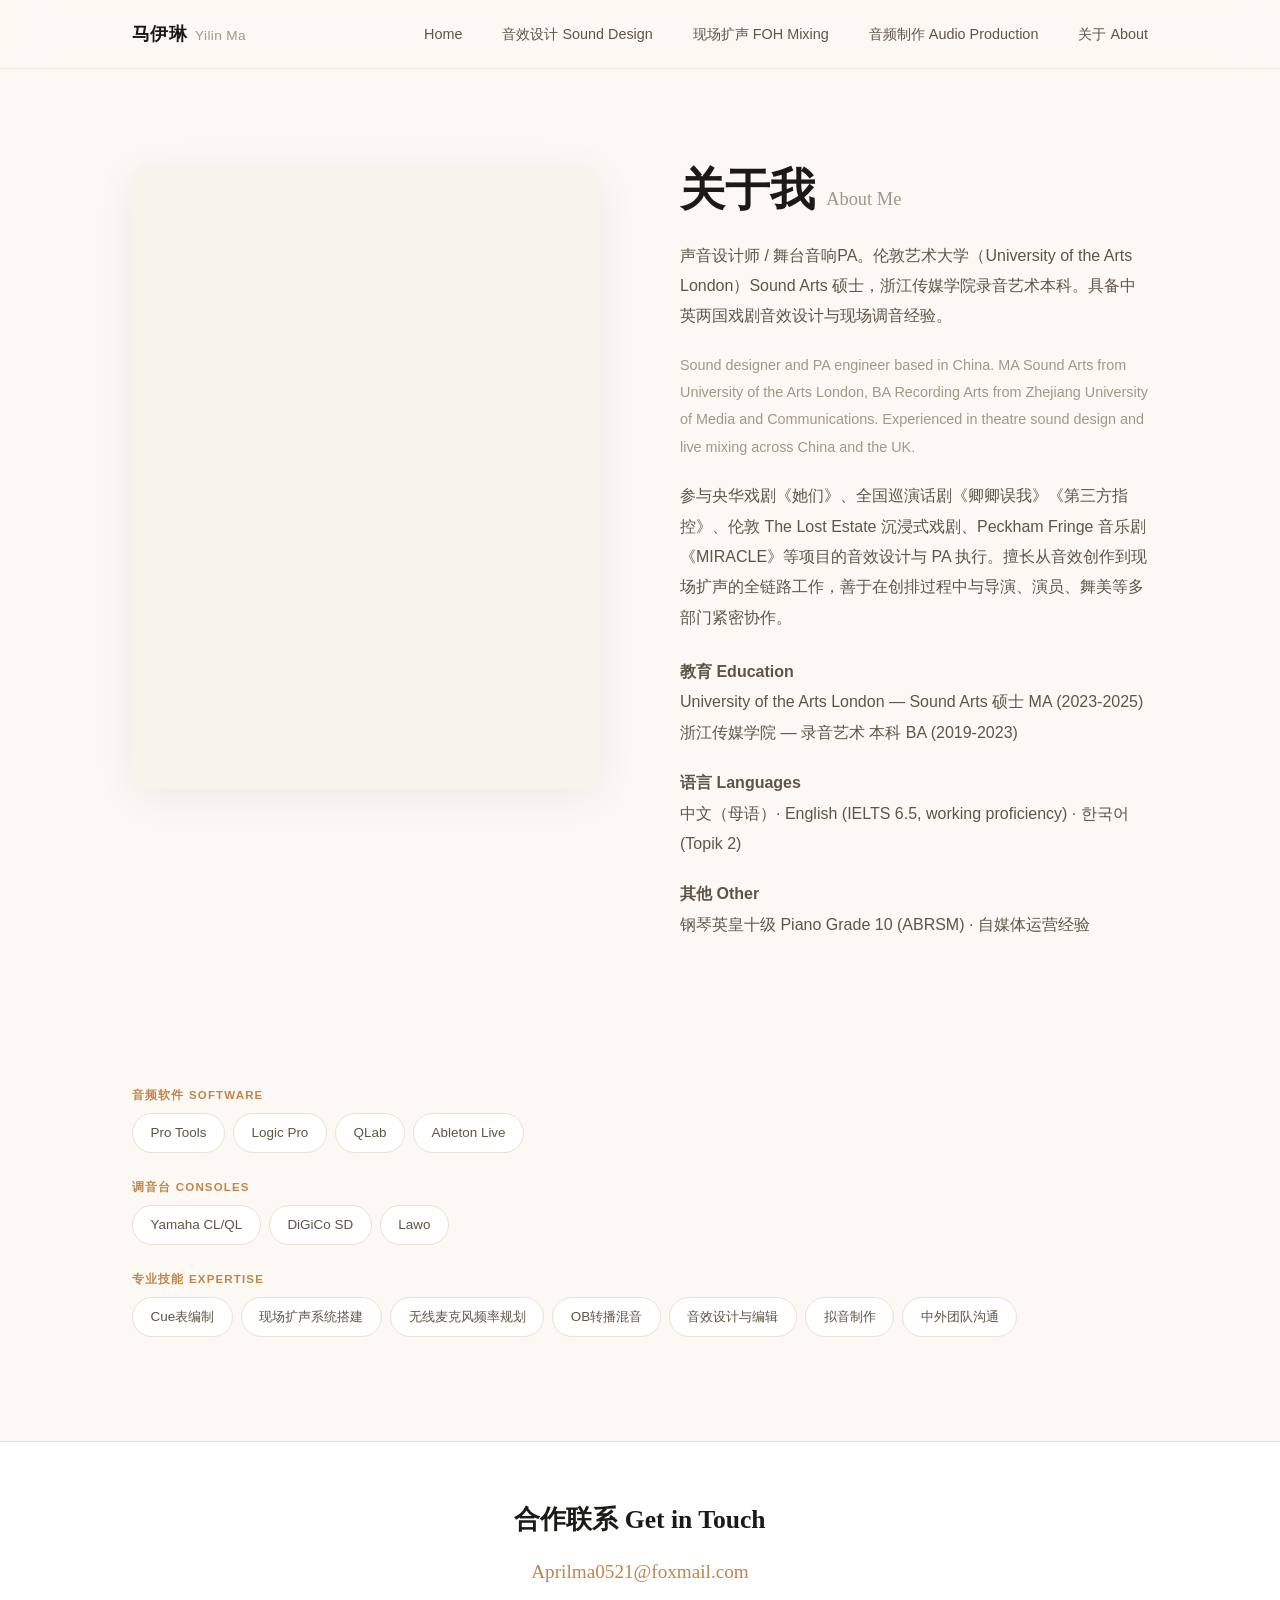
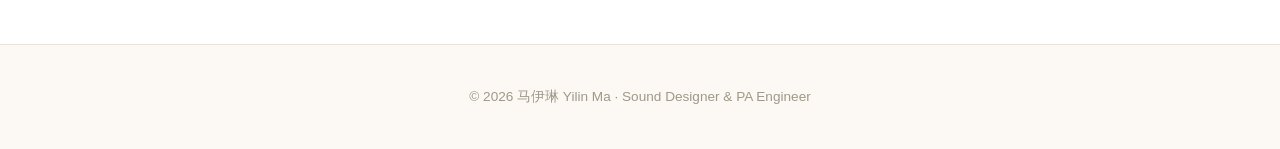
==== commit 5f61c221: "Update email to Aprilma0521@foxmail.com" ====
--- a/about.html
+++ b/about.html
@@ -69,7 +69,7 @@
 
 <div class="contact-bar reveal">
   <h2>合作联系 Get in Touch</h2>
-  <p><a href="mailto:1316424571@qq.com">1316424571@qq.com</a></p>
+  <p><a href="mailto:Aprilma0521@foxmail.com">Aprilma0521@foxmail.com</a></p>
 </div>
 
 <footer>
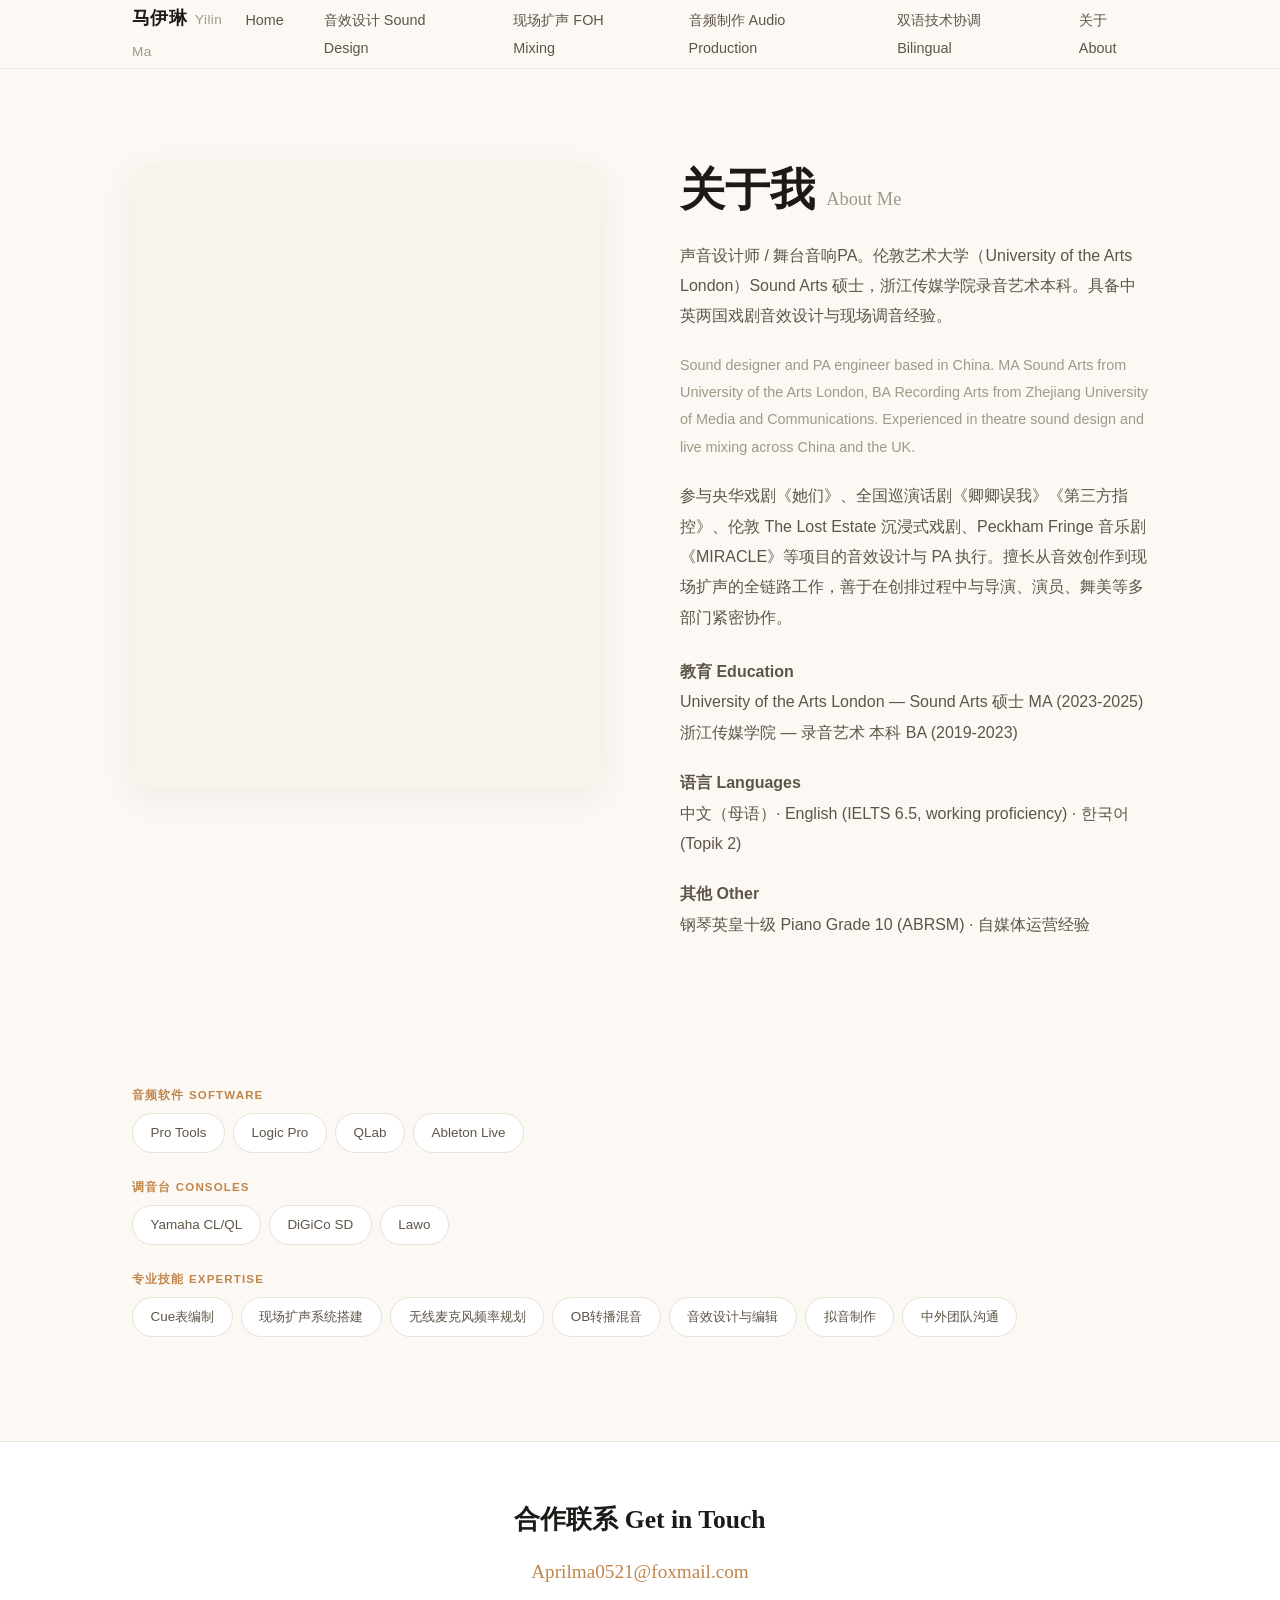
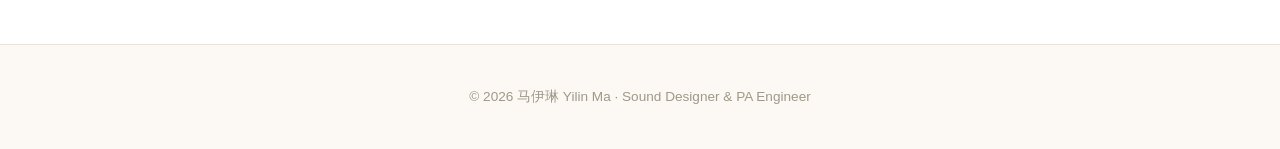
==== commit 696102c1: "Add Bilingual Tech Coordination section - new page, homepage card, global nav" ====
--- a/about.html
+++ b/about.html
@@ -16,6 +16,7 @@
       <li><a href="sound-design.html">音效设计 Sound Design</a></li>
       <li><a href="foh-mixing.html">现场扩声 FOH Mixing</a></li>
       <li><a href="audio-production.html">音频制作 Audio Production</a></li>
+      <li><a href="bilingual.html">双语技术协调 Bilingual</a></li>
       <li><a href="about.html">关于 About</a></li>
     </ul>
   </div>
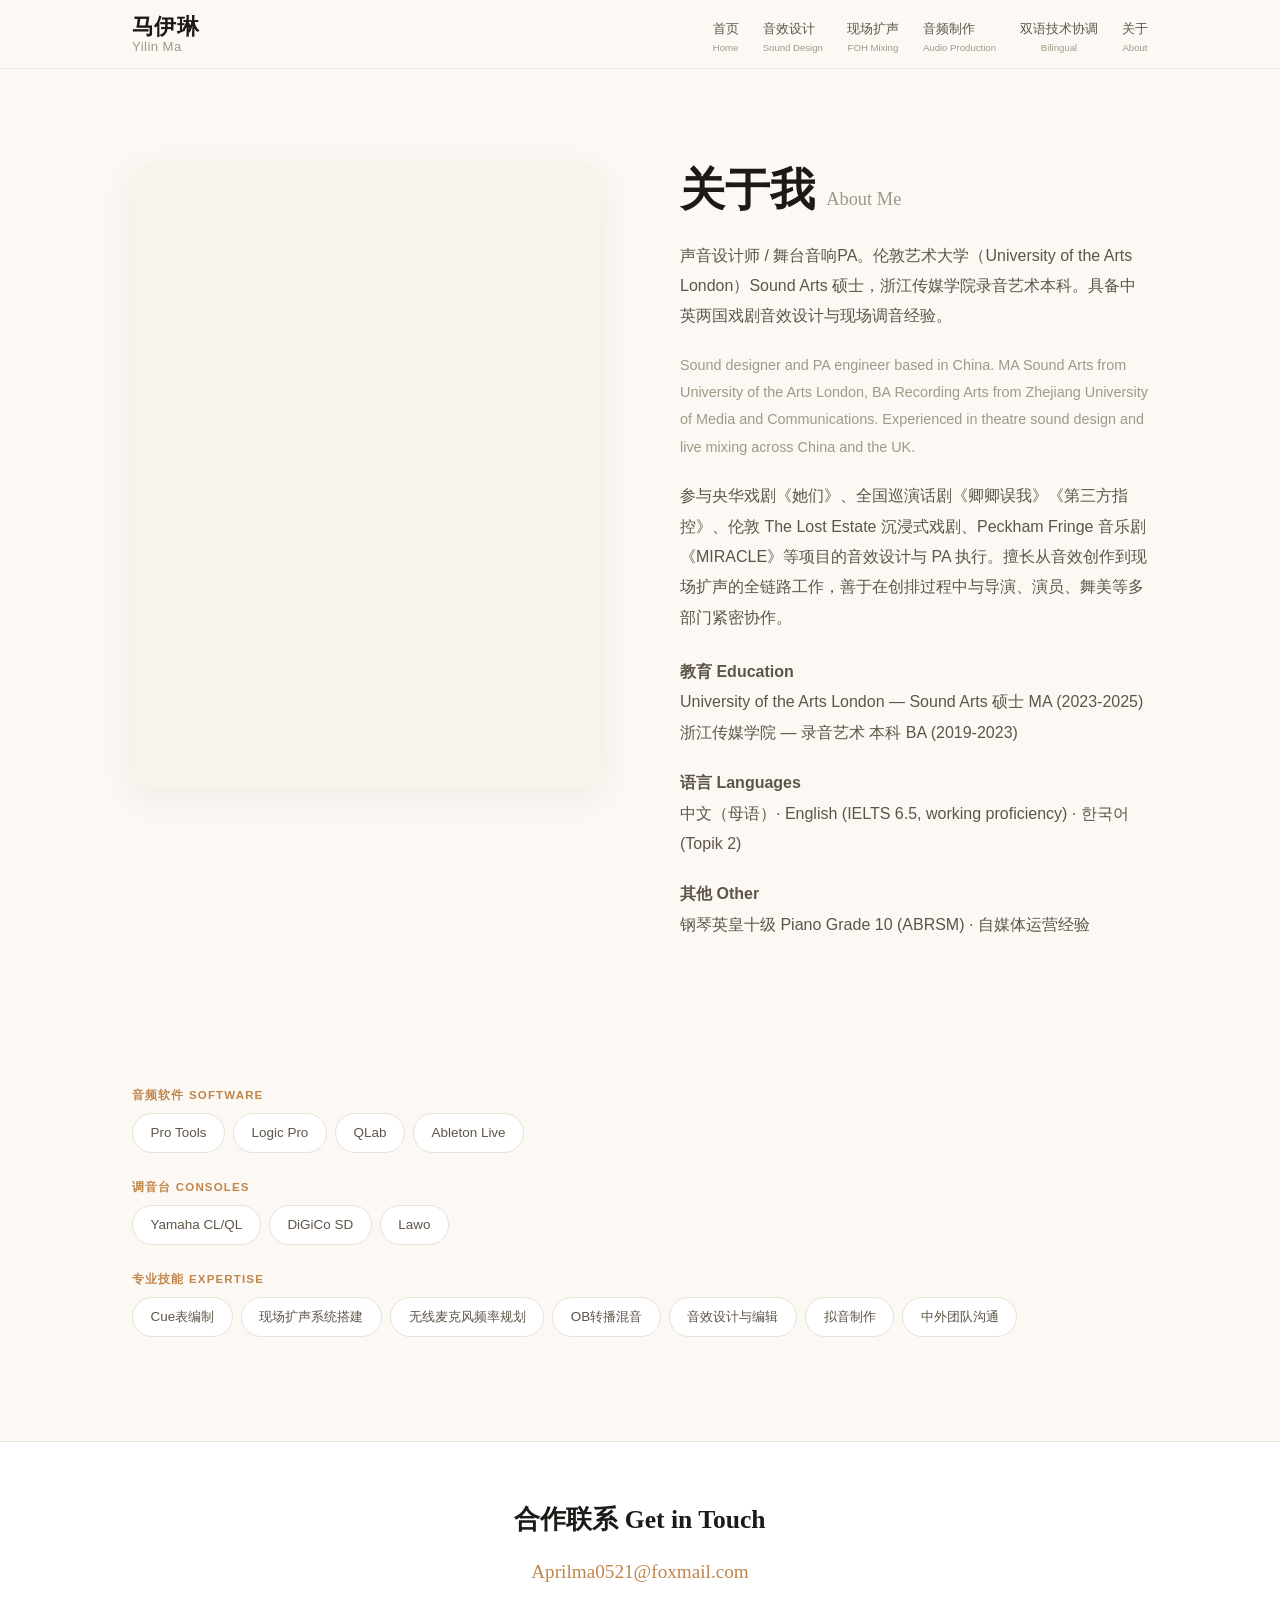
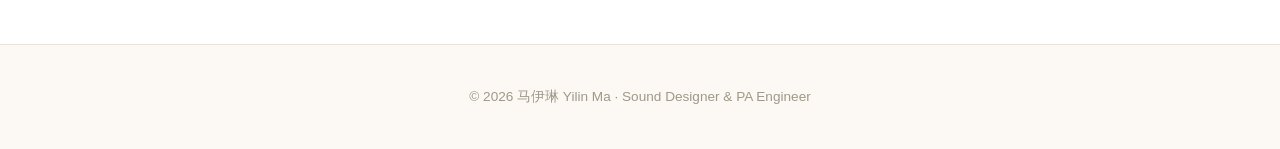
==== commit dc93753a: "Nav: two-line CN/EN links, larger logo, mobile wrap fix" ====
--- a/about.html
+++ b/about.html
@@ -12,12 +12,12 @@
   <div class="nav-inner">
     <a href="index.html" class="nav-logo">马伊琳<span class="en">Yilin Ma</span></a>
     <ul class="nav-links">
-      <li><a href="index.html">Home</a></li>
-      <li><a href="sound-design.html">音效设计 Sound Design</a></li>
-      <li><a href="foh-mixing.html">现场扩声 FOH Mixing</a></li>
-      <li><a href="audio-production.html">音频制作 Audio Production</a></li>
-      <li><a href="bilingual.html">双语技术协调 Bilingual</a></li>
-      <li><a href="about.html">关于 About</a></li>
+      <li><a href="index.html">首页<span class="en">Home</span></a></li>
+      <li><a href="sound-design.html">音效设计<span class="en">Sound Design</span></a></li>
+      <li><a href="foh-mixing.html">现场扩声<span class="en">FOH Mixing</span></a></li>
+      <li><a href="audio-production.html">音频制作<span class="en">Audio Production</span></a></li>
+      <li><a href="bilingual.html">双语技术协调<span class="en">Bilingual</span></a></li>
+      <li><a href="about.html">关于<span class="en">About</span></a></li>
     </ul>
   </div>
 </nav>
--- a/assets/css/style.css
+++ b/assets/css/style.css
@@ -49,27 +49,36 @@
 }
 .nav-inner {
   max-width: var(--max-width); margin: 0 auto;
-  display: flex; align-items: center; justify-content: space-between;
+  display: flex; align-items: center; justify-content: flex-start;
   height: 68px; padding: 0 2rem;
 }
 .nav-logo {
   font-family: var(--font-display);
-  font-size: 1.15rem; font-weight: 700; color: var(--text);
-  letter-spacing: 0.02em;
+  font-size: 1.4rem; font-weight: 700; color: var(--text);
+  letter-spacing: 0.02em; line-height: 1.15; white-space: nowrap;
 }
 .nav-logo .en {
+  display: block;
   font-weight: 400; color: var(--text-muted);
-  font-size: 0.85rem; margin-left: 0.5rem;
+  font-size: 0.82rem;
   font-family: var(--font-body);
 }
-.nav-links { display: flex; gap: 2.5rem; list-style: none; }
+.nav-links { display: flex; gap: 1.5rem; list-style: none; margin-left: auto; }
 .nav-links a {
-  color: var(--text-secondary); font-size: 0.9rem;
+  color: var(--text-secondary); font-size: 0.82rem; line-height: 1.2;
+  text-align: center;
   padding-bottom: 2px;
   border-bottom: 1px solid transparent;
   transition: border-color 0.25s, color 0.25s;
 }
+.nav-links a .en {
+  display: block;
+  font-size: 0.6rem; font-weight: 400;
+  color: var(--text-muted);
+  text-transform: none; letter-spacing: 0;
+}
 .nav-links a:hover { color: var(--accent); border-bottom-color: var(--accent); }
+.nav-links a:hover .en { color: var(--accent); }
 
 /* ===== HERO ===== */
 .hero {
@@ -350,6 +359,12 @@
 
 /* ===== RESPONSIVE ===== */
 @media (max-width: 900px) {
+  .nav-inner { height: auto; padding: 0.75rem 1.5rem; flex-wrap: wrap; gap: 0.5rem; }
+  .nav-links { width: 100%; justify-content: center; gap: 0.8rem; flex-wrap: wrap; margin-left: 0; }
+  .nav-links a { font-size: 0.72rem; }
+  .nav-links a .en { font-size: 0.55rem; }
+  .nav-logo { font-size: 1.2rem; }
+  .nav-logo .en { font-size: 0.72rem; }
   .hero { grid-template-columns: 1fr; gap: 3rem; padding: 4rem 2rem 3rem; }
   .hero-text h1 { font-size: 2.6rem; }
   .hero-text h1 .cn { font-size: 1.8rem; }
@@ -362,12 +377,14 @@
   .about-photo { max-width: 400px; margin: 0 auto; }
 }
 @media (max-width: 600px) {
+  .nav-inner { padding: 0.6rem 1rem; }
+  .nav-links { gap: 0.5rem; }
+  .nav-links a { font-size: 0.68rem; }
+  .nav-links a .en { display: none; }
   .project-grid { grid-template-columns: 1fr; }
   .hero-text h1 { font-size: 2rem; }
   .hero-text h1 .cn { font-size: 1.4rem; }
   .section-title { font-size: 1.7rem; }
-  .nav-inner { padding: 0 1.25rem; }
-  .nav-links { gap: 1.5rem; }
 }
 
 /* ===== ANIMATIONS ===== */
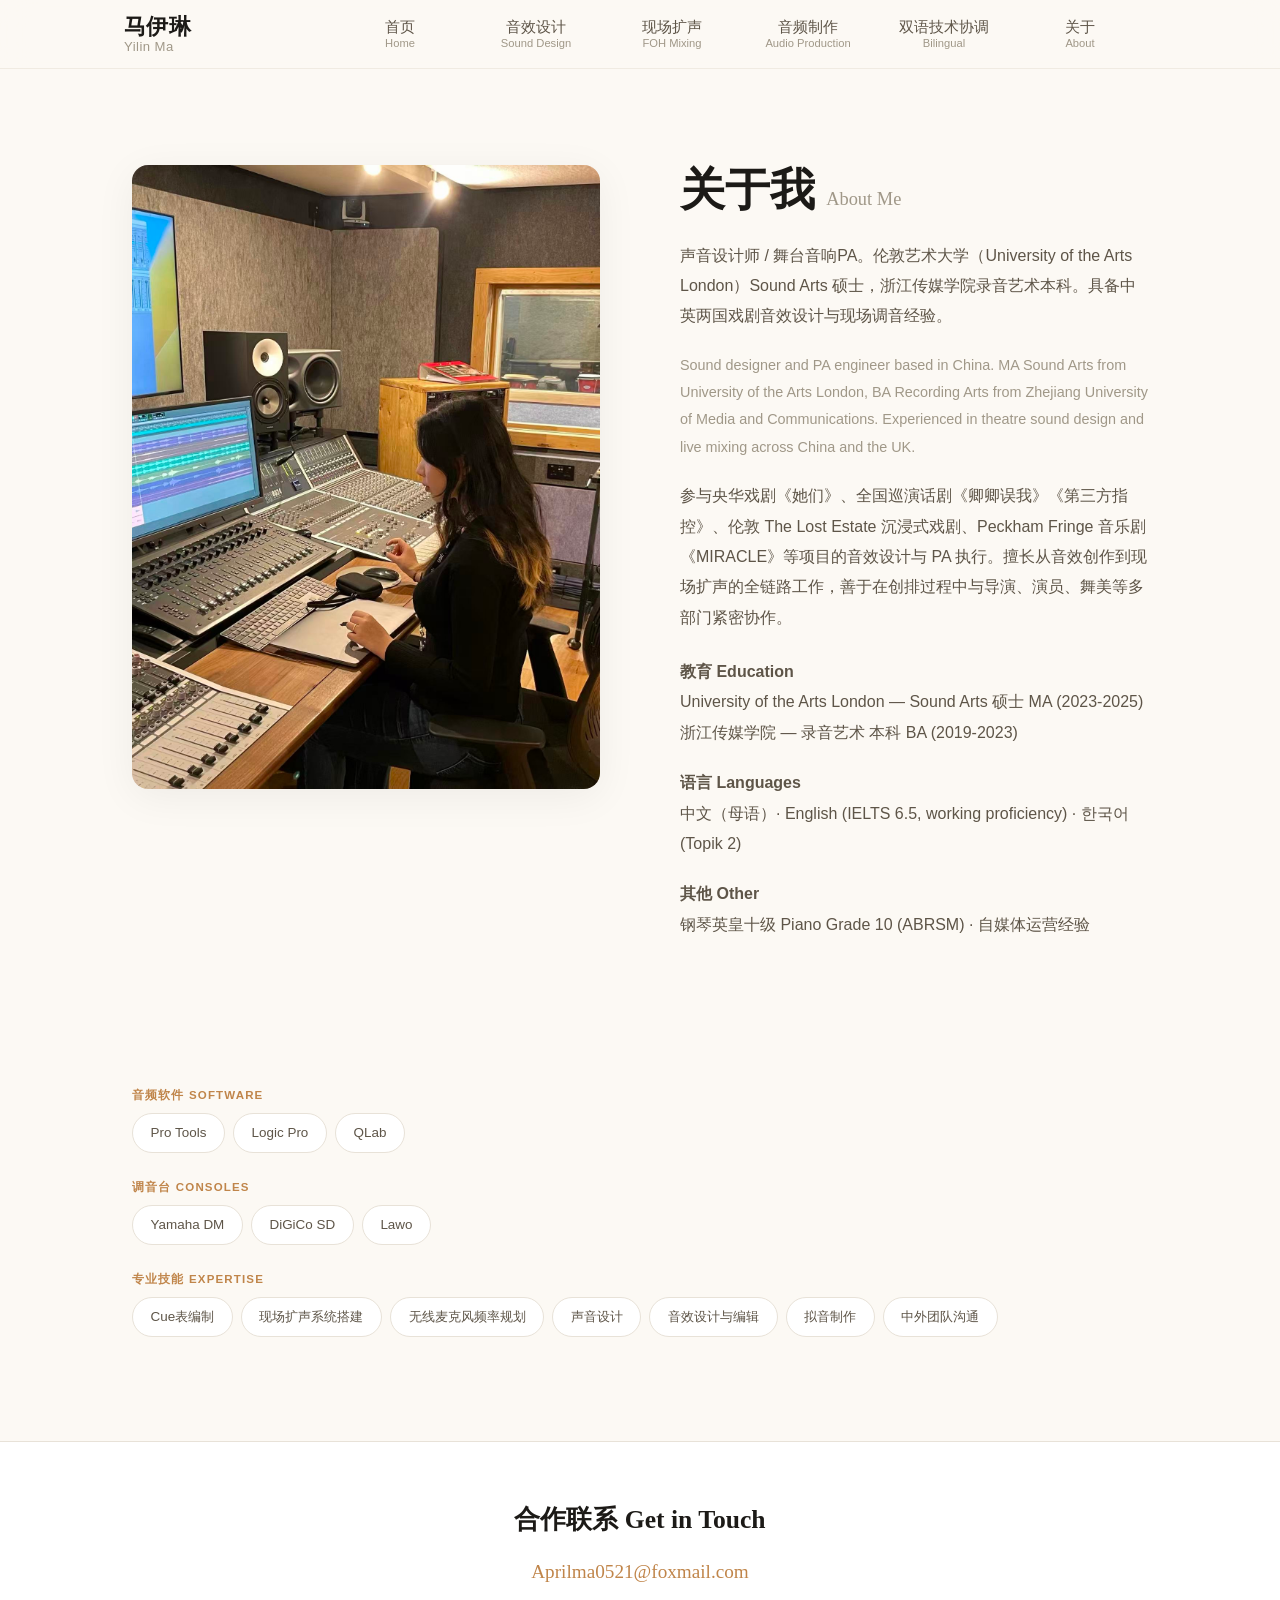
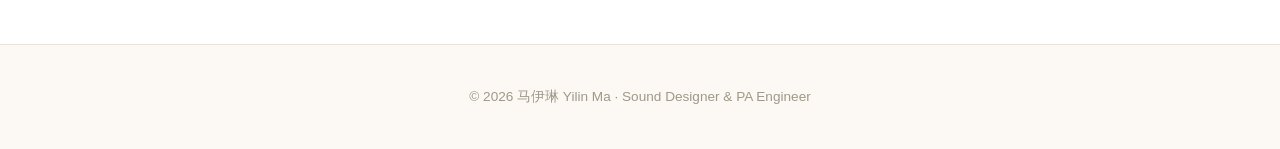
==== commit f8555297: "FOH projects: remove audio sidebar, add inline images. Move Apple card to Bilingual page." ====
--- a/about.html
+++ b/about.html
@@ -43,13 +43,13 @@
       <span class="skill-tag">Pro Tools</span>
       <span class="skill-tag">Logic Pro</span>
       <span class="skill-tag">QLab</span>
-      <span class="skill-tag">Ableton Live</span>
+     
     </div>
   </div>
   <div class="skill-group reveal">
     <div class="sg-title">调音台 Consoles</div>
     <div class="skill-tags">
-      <span class="skill-tag">Yamaha CL/QL</span>
+      <span class="skill-tag">Yamaha DM</span>
       <span class="skill-tag">DiGiCo SD</span>
       <span class="skill-tag">Lawo</span>
     </div>
@@ -60,7 +60,7 @@
       <span class="skill-tag">Cue表编制</span>
       <span class="skill-tag">现场扩声系统搭建</span>
       <span class="skill-tag">无线麦克风频率规划</span>
-      <span class="skill-tag">OB转播混音</span>
+      <span class="skill-tag">声音设计</span>
       <span class="skill-tag">音效设计与编辑</span>
       <span class="skill-tag">拟音制作</span>
       <span class="skill-tag">中外团队沟通</span>
--- a/assets/css/style.css
+++ b/assets/css/style.css
@@ -50,7 +50,8 @@
 .nav-inner {
   max-width: var(--max-width); margin: 0 auto;
   display: flex; align-items: center; justify-content: flex-start;
-  height: 68px; padding: 0 2rem;
+  height: 68px; padding: 0 1.5rem;
+  gap: 3rem;
 }
 .nav-logo {
   font-family: var(--font-display);
@@ -63,19 +64,21 @@
   font-size: 0.82rem;
   font-family: var(--font-body);
 }
-.nav-links { display: flex; gap: 1.5rem; list-style: none; margin-left: auto; }
+.nav-links { display: flex; gap: 2rem; list-style: none; margin-left: auto; margin-right: 1.5rem; }
+.nav-links li { flex-shrink: 0; width: 6.5rem; }
 .nav-links a {
-  color: var(--text-secondary); font-size: 0.82rem; line-height: 1.2;
+  display: block; width: 100%;
+  color: var(--text-secondary); font-size: 0.95rem; line-height: 1.25;
   text-align: center;
-  padding-bottom: 2px;
   border-bottom: 1px solid transparent;
   transition: border-color 0.25s, color 0.25s;
 }
 .nav-links a .en {
   display: block;
-  font-size: 0.6rem; font-weight: 400;
+  font-size: 0.7rem; font-weight: 400;
   color: var(--text-muted);
   text-transform: none; letter-spacing: 0;
+  white-space: nowrap;
 }
 .nav-links a:hover { color: var(--accent); border-bottom-color: var(--accent); }
 .nav-links a:hover .en { color: var(--accent); }
@@ -361,8 +364,8 @@
 @media (max-width: 900px) {
   .nav-inner { height: auto; padding: 0.75rem 1.5rem; flex-wrap: wrap; gap: 0.5rem; }
   .nav-links { width: 100%; justify-content: center; gap: 0.8rem; flex-wrap: wrap; margin-left: 0; }
-  .nav-links a { font-size: 0.72rem; }
-  .nav-links a .en { font-size: 0.55rem; }
+  .nav-links a { font-size: 0.78rem; }
+  .nav-links a .en { font-size: 0.6rem; }
   .nav-logo { font-size: 1.2rem; }
   .nav-logo .en { font-size: 0.72rem; }
   .hero { grid-template-columns: 1fr; gap: 3rem; padding: 4rem 2rem 3rem; }
